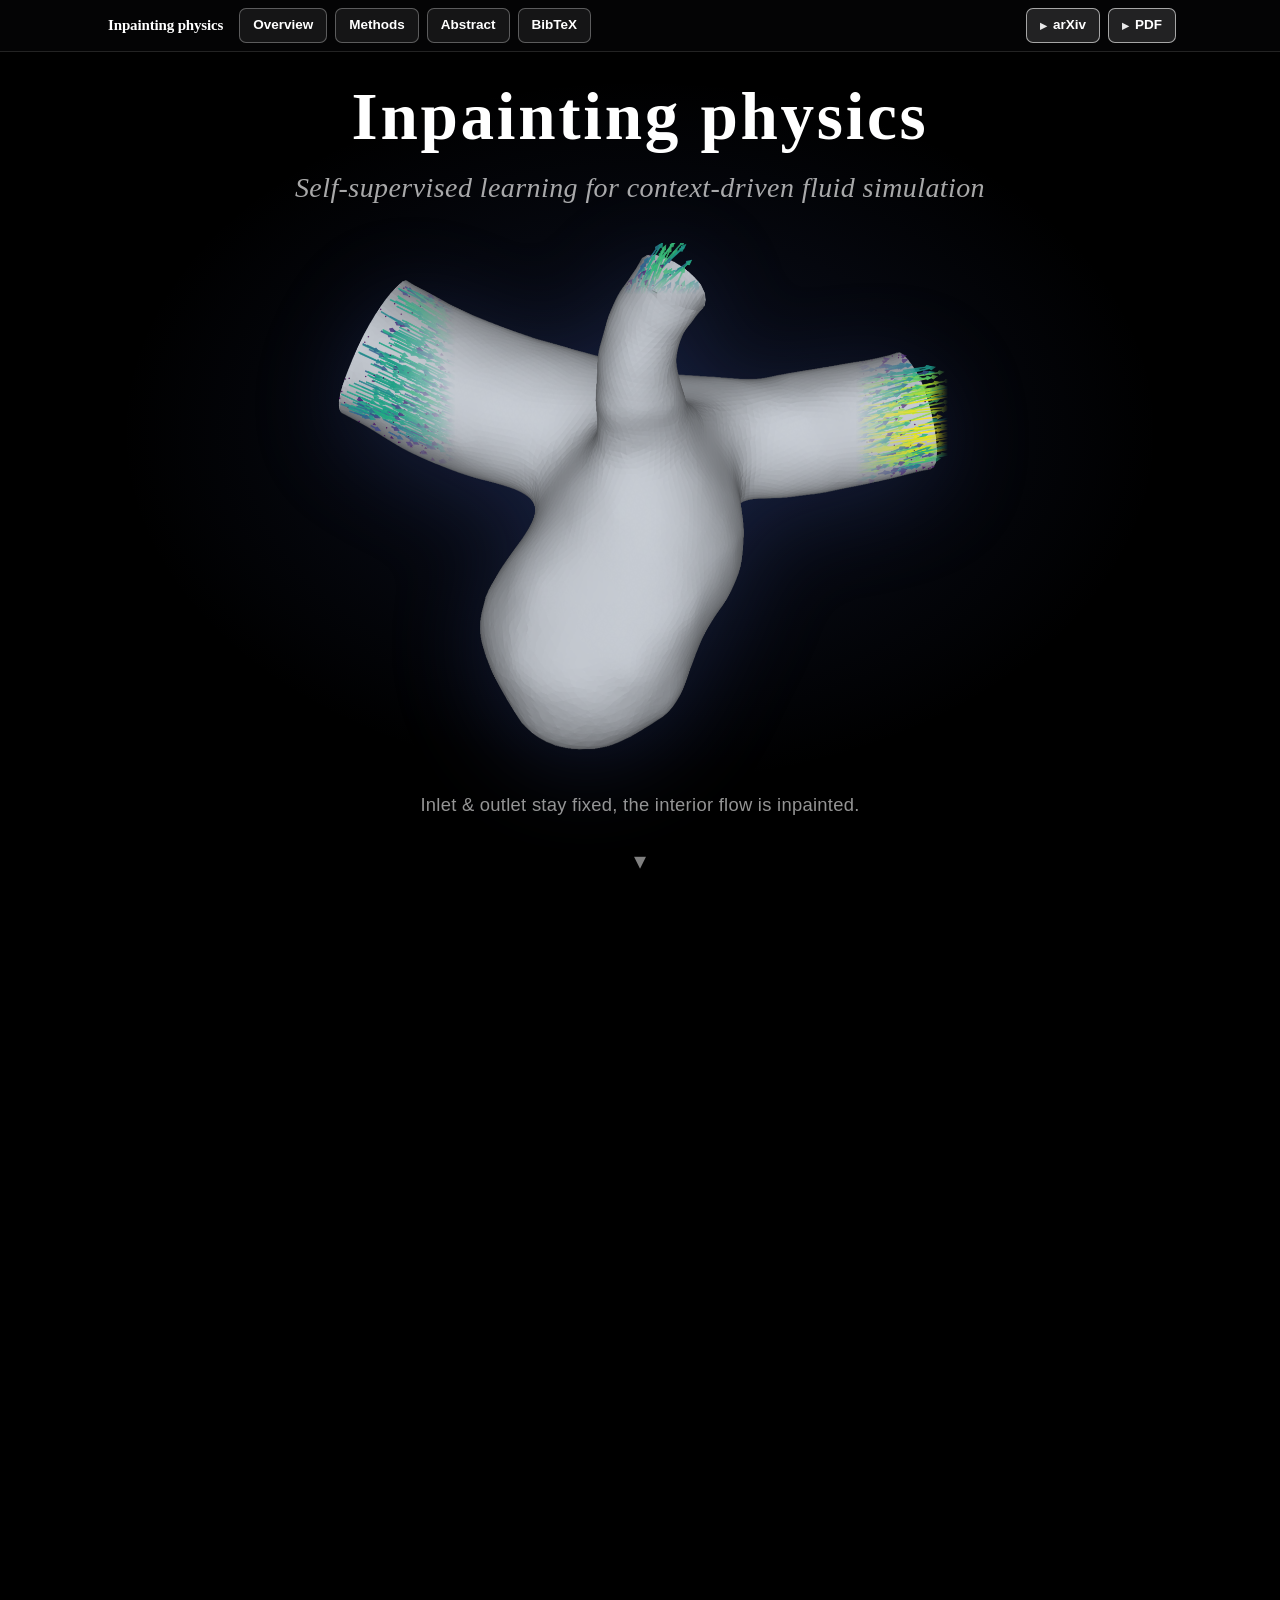
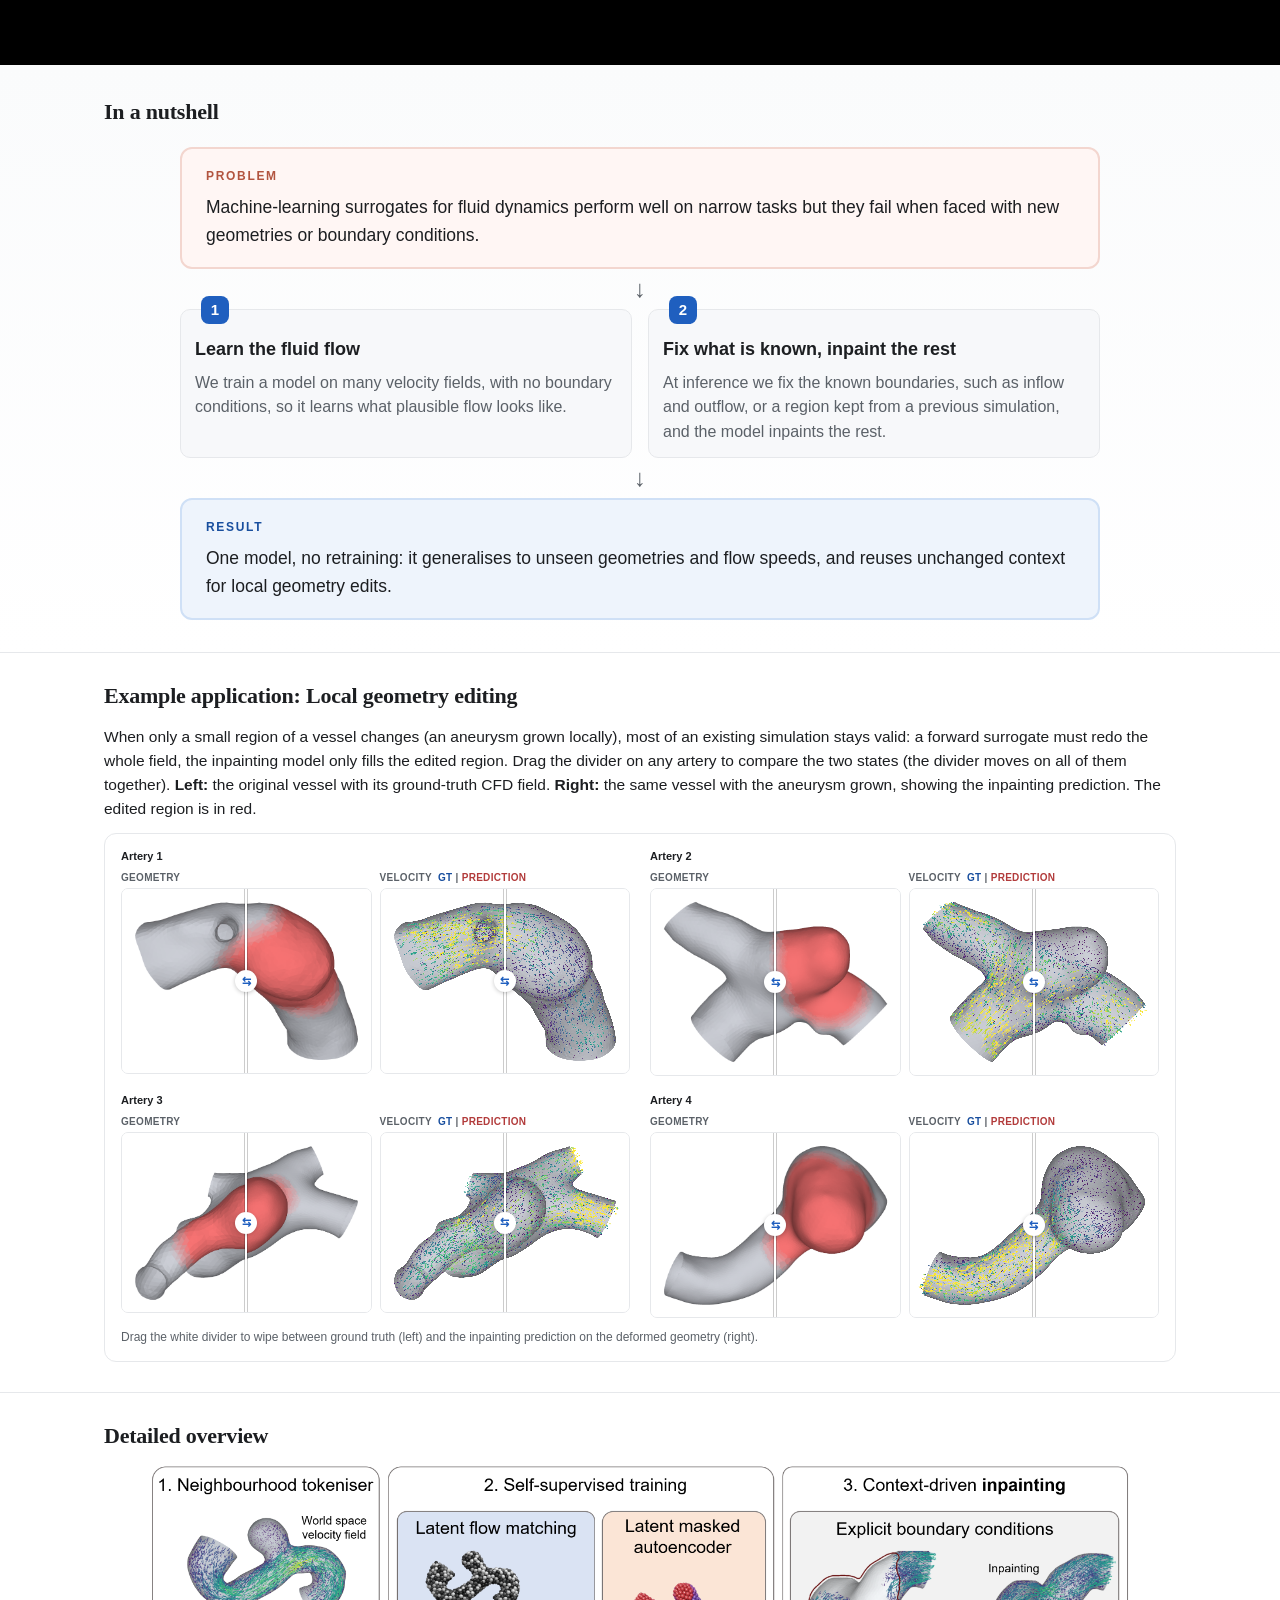
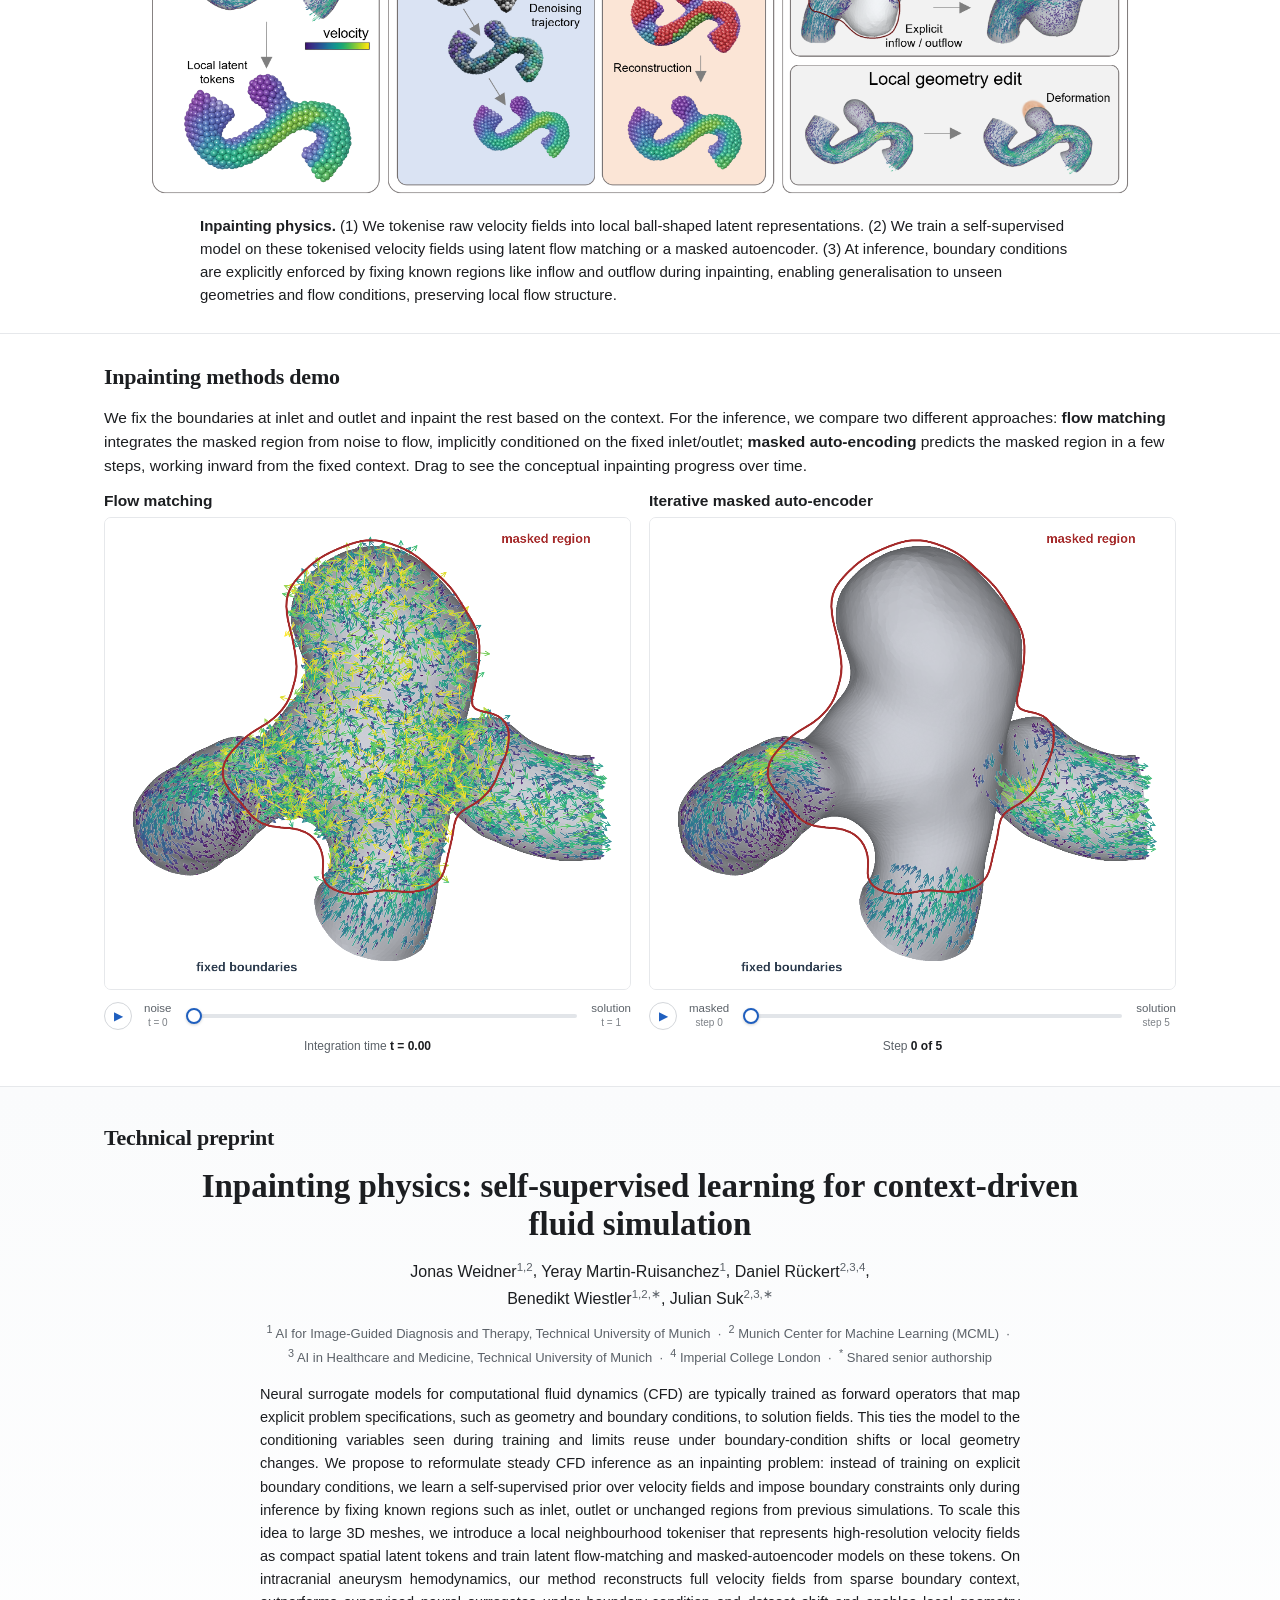
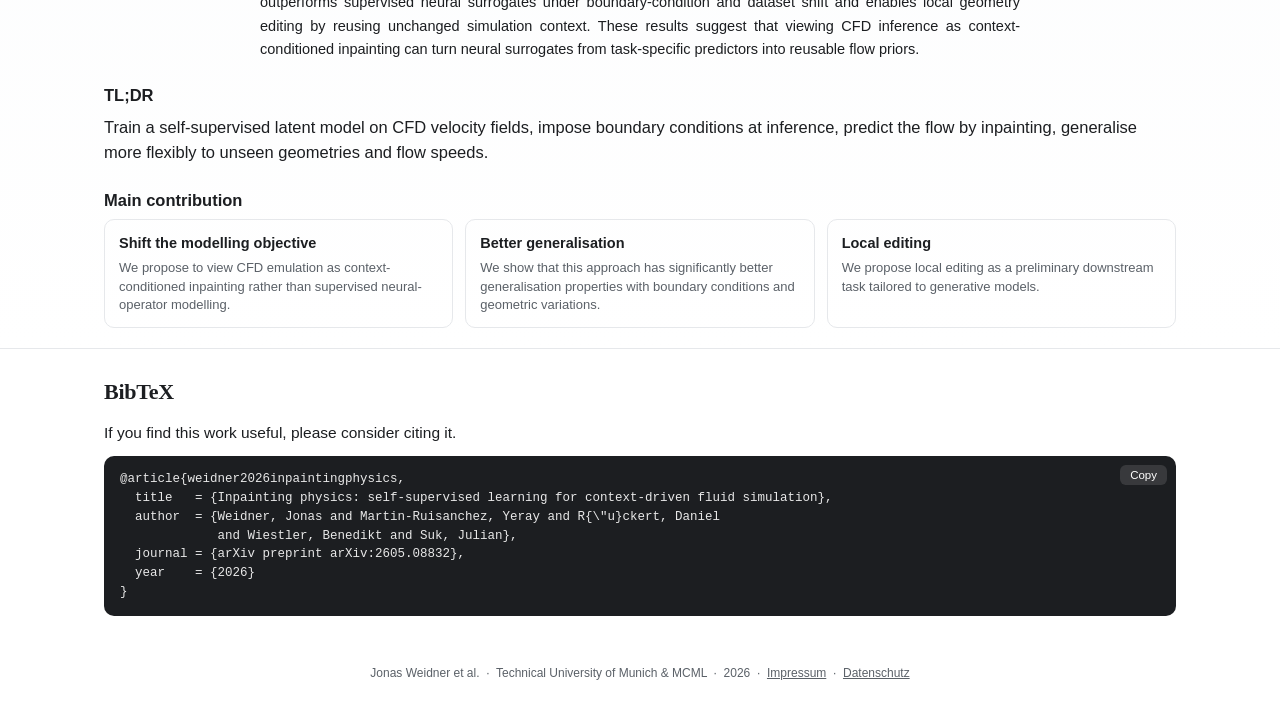
==== index.html @ 1ea6d90c "Project website for arXiv:2605.08832" ====
<!DOCTYPE html>
<html lang="en">
<head>
<meta charset="utf-8" />
<meta name="viewport" content="width=device-width, initial-scale=1" />
<title>Inpainting physics: self-supervised learning for context-driven fluid simulation</title>
<meta name="description" content="We reformulate steady CFD inference as an inpainting problem: learn a self-supervised prior over velocity fields and impose boundary conditions only at inference time. Latent flow matching and masked autoencoders on a local neighbourhood tokeniser, evaluated on intracranial aneurysm hemodynamics." />

<meta property="og:type" content="website" />
<meta property="og:title" content="Inpainting physics: self-supervised learning for context-driven fluid simulation" />
<meta property="og:description" content="Recasting CFD emulation as context-conditioned inpainting: a reusable flow prior instead of a task-specific forward surrogate." />
<meta property="og:image" content="static/images/overview.jpg" />
<meta name="twitter:card" content="summary_large_image" />

<link rel="icon" href="data:image/svg+xml,%3Csvg xmlns='http://www.w3.org/2000/svg' viewBox='0 0 32 32'%3E%3Crect width='32' height='32' rx='7.5' fill='%231f5fbf'/%3E%3Cpath d='M4 21.5 C 9.5 6.5 14 8.5 16 16 S 22.5 25.5 28 10.5' fill='none' stroke='white' stroke-width='3.4' stroke-linecap='round'/%3E%3Ccircle cx='5.4' cy='23.2' r='1.8' fill='white'/%3E%3Ccircle cx='26.6' cy='9' r='1.8' fill='white'/%3E%3C/svg%3E" />
<link rel="stylesheet" href="static/css/style.css" />
</head>
<body>

<!-- ====================================================================== -->
<!-- SPLASH: black "Inpainting physics" hero above the paper: bare geometry, -->
<!--   then the velocity field fades in over the sac as you scroll past it.   -->
<!-- ====================================================================== -->
<section class="splash" id="splash" aria-label="Inpainting physics">
  <div class="splash-stage">
    <div class="splash-head">
      <div class="splash-wordmark">Inpainting&nbsp;physics</div>
      <p class="splash-sub">Self&#8209;supervised learning for context&#8209;driven fluid simulation</p>
    </div>
    <div class="splash-art" aria-hidden="true">
      <img class="splash-geo"     src="static/images/hero/geometry.png" alt="" decoding="async" fetchpriority="high" />
      <img class="splash-flow"    src="static/images/hero/flow.png"     alt="" decoding="async" />   <!-- interior: faded in on scroll -->
      <img class="splash-flow-bc" src="static/images/hero/flow.png"     alt="" decoding="async" />   <!-- inflow + outflow: always shown -->
    </div>
    <p class="splash-caption">Inlet&nbsp;&amp;&nbsp;outlet stay fixed, the interior flow is inpainted.</p>
    <a class="splash-scroll" href="#nutshell" aria-label="Scroll to the paper">&#x25BE;</a>
  </div>
</section>

<!-- section nav: fixed to the very top at all times; dark while it floats over
     the black splash, fades to the light style over the page (main.js toggles .on-dark) -->
<nav class="topnav on-dark" aria-label="Section navigation">
  <div class="wrap">
    <div class="btns">
      <a class="brand" href="#">Inpainting physics</a>
      <a class="btn" href="#overview">Overview</a>
      <a class="btn" href="#interactive">Methods</a>
      <a class="btn" href="#paper">Abstract</a>
      <a class="btn" href="#bibtex">BibTeX</a>
      <a class="btn primary arxiv-btn" href="https://arxiv.org/abs/2605.08832" target="_blank" rel="noopener"><span class="ico">&#9656;</span> arXiv</a>
      <a class="btn primary" href="https://arxiv.org/pdf/2605.08832" target="_blank" rel="noopener"><span class="ico">&#9656;</span> PDF</a>
    </div>
  </div>
</nav>

<!-- ====================================================================== -->
<!-- IN A NUTSHELL  (plain-language diagram — first content below the splash) -->
<!-- ====================================================================== -->
<section id="nutshell" class="hero-pad">
  <div class="wrap">
    <h2>In a nutshell</h2>

    <div class="nutshell-diagram">

      <!-- Problem -->
      <div class="nut-box problem">
        <span class="nut-tag">Problem</span>
        <p>Machine&#8209;learning surrogates for fluid dynamics perform well on narrow tasks but they fail when faced with new geometries or boundary conditions.</p>
      </div>

      <div class="nut-arrow" aria-hidden="true">&#8595;</div>

      <!-- What we do: two steps side by side -->
      <div class="nut-steps2">
        <div class="nut-box step">
          <span class="nut-step-num">1</span>
          <h4>Learn the fluid flow</h4>
          <p>We train a model on many velocity fields, with no boundary conditions, so it learns what plausible flow looks like.</p>
        </div>
        <div class="nut-box step">
          <span class="nut-step-num">2</span>
          <h4>Fix what is known, inpaint the rest</h4>
          <p>At inference we fix the known boundaries, such as inflow and outflow, or a region kept from a previous simulation, and the model inpaints the rest.</p>
        </div>
      </div>

      <div class="nut-arrow" aria-hidden="true">&#8595;</div>

      <!-- Payoff -->
      <div class="nut-box payoff">
        <span class="nut-tag">Result</span>
        <p>One model, no retraining: it generalises to unseen geometries and flow speeds, and reuses unchanged context for local geometry edits.</p>
      </div>

    </div>
  </div>
</section>

<!-- ====================================================================== -->
<!-- 3a · LOCAL GEOMETRY EDITING  (example application, right after the nutshell) -->
<!-- ====================================================================== -->
<section id="local-editing">
  <div class="wrap">
    <h2>Example application: Local geometry editing</h2>
    <p class="sub">
      When only a small region of a vessel changes (an aneurysm grown locally), most of an existing simulation stays valid: a forward surrogate must redo the whole field, the inpainting model only fills the edited region. Drag the divider on any artery to compare the two states (the divider moves on all of them together). <strong>Left:</strong> the original vessel with its ground-truth CFD field. <strong>Right:</strong> the same vessel with the aneurysm grown, showing the inpainting prediction. The edited region is in red.
    </p>
    <div class="interactive">
      <div class="deform2-grid" id="dfm-grid"></div>
      <p class="dfm-hint">Drag the white divider to wipe between ground truth (left) and the inpainting prediction on the deformed geometry (right).</p>
      <p class="dfm-fallback" id="dfm-fallback" hidden>Interactive deformation figure unavailable (data not loaded).</p>
    </div>
  </div>
</section>

<!-- ====================================================================== -->
<!-- 3b · DETAILED OVERVIEW  (the three-stage figure)                        -->
<!-- ====================================================================== -->
<section id="overview">
  <div class="wrap">
    <h2>Detailed overview</h2>
    <figure class="plain overview-fig">
      <img src="static/images/overview.png" alt="Three-stage overview: (1) tokenise velocity fields into local ball latent tokens; (2) self-supervised training with latent flow matching or a latent masked autoencoder; (3) context-driven inpainting that enforces boundary conditions and supports local geometry edits." loading="lazy" decoding="async" />
      <figcaption>
        <b>Inpainting physics.</b>
        (1)&nbsp;We tokenise raw velocity fields into local ball-shaped latent representations.
        (2)&nbsp;We train a self-supervised model on these tokenised velocity fields using latent flow matching or a masked autoencoder.
        (3)&nbsp;At inference, boundary conditions are explicitly enforced by fixing known regions like inflow and outflow during inpainting, enabling generalisation to unseen geometries and flow conditions, preserving local flow structure.
      </figcaption>
    </figure>
  </div>
</section>

<!-- ====================================================================== -->
<!-- 5 · INTERACTIVE                                                         -->
<!-- ====================================================================== -->
<section id="interactive">
  <div class="wrap">
    <h2>Inpainting methods demo</h2>
    <p class="sub">
      We fix the boundaries at inlet and outlet and inpaint the rest based on the context. For the inference, we compare two different approaches: <b>flow matching</b> integrates the masked region from noise to flow, implicitly conditioned on the fixed inlet/outlet; <b>masked auto-encoding</b> predicts the masked region in a few steps, working inward from the fixed context. Drag to see the conceptual inpainting progress over time.
    </p>
    <div class="interactive bare">
      <div class="fm-pair">
        <div class="fm-col">
          <h3>Flow matching</h3>

          <div class="fm-stage">
            <canvas id="fm-canvas" aria-label="flow-matching inpainting on a real aneurysm CFD field: the coral-outlined masked region is integrated from noise toward the true simulated flow as the integration time advances; the surrounding field, geometry and inlet/outlet stay fixed as context"></canvas>
          </div>
          <div class="slider-row">
            <button class="playbtn" id="fm-play" aria-label="play / pause">&#9654;</button>
            <span class="ends">noise<br><span style="font-size:10px;opacity:.8">t&nbsp;=&nbsp;0</span></span>
            <input type="range" class="morph" id="fm-slider" min="0" max="1" step="0.001" value="0" aria-label="flow-matching integration time" />
            <span class="ends">solution<br><span style="font-size:10px;opacity:.8">t&nbsp;=&nbsp;1</span></span>
          </div>
          <div class="morph-readout" id="fm-readout">Integration time <b>t = 0.00</b></div>
        </div>

        <div class="fm-col">
          <h3>Iterative masked auto-encoder</h3>

          <div class="fm-stage">
            <canvas id="mae-canvas" aria-label="iterative masked-autoencoder inpainting on a masked region of a real aneurysm CFD field: the velocity field is filled from the outer ring inward in five discrete prediction steps; the surrounding field, geometry and inlet/outlet stay fixed as context"></canvas>
          </div>
          <div class="slider-row">
            <button class="playbtn" id="mae-play" aria-label="play / pause">&#9654;</button>
            <span class="ends">masked<br><span style="font-size:10px;opacity:.8">step&nbsp;0</span></span>
            <input type="range" class="morph" id="mae-slider" min="0" max="5" step="1" value="0" aria-label="iterative MAE prediction step" />
            <span class="ends">solution<br><span style="font-size:10px;opacity:.8">step&nbsp;5</span></span>
          </div>
          <div class="morph-readout" id="mae-readout">Step <b>0 of 5</b></div>
        </div>
      </div>
    </div>

  </div>
</section>

<!-- ====================================================================== -->
<!-- 6b · RESULTS  — commented out for now; markup kept for easy restore.    -->
<!-- ====================================================================== -->
<!--
  ======================================================================
  "Results" section (one figure: the main inpainting comparison).
  Currently hidden from the live page.
  ======================================================================

<section id="results">
  <div class="wrap">
    <h2>Results</h2>
    <p class="sub">
      In-distribution, supervised surrogates win at the sparsest inlet/outlet conditioning, but the inpainting models keep improving as more known context is supplied — L-MAE is best on most metrics once any field context is available. See the paper for out-of-distribution, dataset-shift and local-editing results.
    </p>
    <figure>
      <img src="static/images/res_mask_frac.jpg" alt="Left: two example aneurysms, each shown with the masked region at 20/60/99% and the L-MAE and L-FM-Physics reconstructions with per-panel nMSE. Right: four metric panels (nMSE, cosine similarity, vorticity, divergence) versus mask fraction for L-FM variants, L-MAE variants, supervised-Att, supervised-MP and naive baselines." loading="lazy" decoding="async" />
      <figcaption><span class="fignum">Figure.</span> <b>L-MAE and L-FM improve as more context becomes available.</b> Left: qualitative reconstructions at mask fractions 20/60/99% on two example shapes (masked region in red). Right: metrics vs. mask fraction (Aneumo test split, in-distribution mass flow $m=3$); higher mask fraction = less context.</figcaption>
    </figure>
  </div>
</section>

  ======================================================================
  end "Results" section
  ======================================================================
-->

<!--
  ======================================================================
  Trimmed from the live page (the method, results, and data & evaluation
  sections). The page now runs splash → in-a-nutshell → contribution →
  interactive → local-editing → results → paper (title/authors/abstract +
  detailed overview + TL;DR) → BibTeX. (#takeaways and #interactive-more
  are commented out below.) The full write-up lives in the paper.
  Markup kept here for reference / easy restore.
  ======================================================================

<section id="method">
  <div class="wrap">
    <h2>Method</h2>
    <p>
      We formulate CFD prediction as conditional completion under a self-supervised velocity-field prior. The model is trained on complete velocity fields&nbsp;$v$ <em>without</em> boundary-condition labels (mass flow, inlet profiles, outlet constraints). At inference, known regions&nbsp;$\mathcal{K}$ are fixed and the model reconstructs the masked region&nbsp;$\mathcal{U}$, i.e. it estimates $v_{\mathcal U}\mid v_{\mathcal K}$.
    </p>

    <div class="steps">
      <div class="step">
        <div class="tag">Stage 1</div>
        <h4>Neighbourhood tokeniser</h4>
        <p>Farthest-point sampling picks $P=2500$ ball centres; each ball gathers its 512 nearest points. A PointNet-style encoder + max-pool maps every ball to one token $z_j\in\mathbb{R}^{256}$. The decoder broadcasts $z_j$ to query points with their local coordinates and wall distance; overlapping balls are merged by inverse-distance weighting. Trained on its own with an MSE reconstruction loss.</p>
      </div>
      <div class="step">
        <div class="tag">Stage 2</div>
        <h4>Self-supervised model</h4>
        <p>A global model is trained on the $2500\times256$ token field. <b>L-FM:</b> a DiT-style transformer trained with rectified flow matching from Gaussian noise to the data distribution. <b>L-MAE:</b> a masked autoencoder that reconstructs masked tokens from visible ones. Neither receives mass flow, inlet/outlet conditions, or a global geometry descriptor; only token positions and wall distances.</p>
      </div>
      <div class="step">
        <div class="tag">Stage 3</div>
        <h4>Explicit boundary inpainting</h4>
        <p>Known velocities are encoded by the tokeniser and held fixed; the self-supervised model fills the missing tokens, which the decoder turns back into a full-resolution field. The <em>same</em> pretrained model serves sparse inlet/outlet conditioning, rich measured context, and local geometry edits, just by changing which tokens are fixed.</p>
      </div>
    </div>

    <h3>Inference strategies we compare</h3>
    <ul class="tight">
      <li><strong>L-MAE:</strong> the masked region is predicted in a single forward pass.</li>
      <li><strong>L-MAE-Iterative:</strong> the mask is filled progressively from the known boundary over 5 steps.</li>
      <li><strong>L-FM-Euler:</strong> 20-step Euler integration of the flow from Gaussian noise, with the boundary fixed throughout.</li>
      <li><strong>L-FM-Euler-Zero:</strong> same, but the masked tokens start at zero instead of noise.</li>
      <li><strong>L-FM-Physics:</strong> flow-matching steps are projected onto a zero-divergence (incompressible) constraint in world space at each step, guiding integration along physically plausible paths.</li>
    </ul>

    <h3>Baselines</h3>
    <p>
      <strong>Supervised-Att:</strong> AB-UPT, an anchor-branched universal physics transformer (velocity branch only); receives positions, wall distance, inlet distance, and the mass-flow parameter.
      <strong>Supervised-MP:</strong> a PointNet++-style message-passing surrogate with the same inputs.
      Plus naive baselines: <strong>mean-inpainting</strong> and distance-based <strong>interpolation</strong>.
      All learned models are sized to ~30M parameters and trained for two days on a single A100-80GB.
    </p>
  </div>
</section>

<section id="results">
  <div class="wrap">
    <h2>Results</h2>

    <h3>1 &nbsp;·&nbsp; Neighbourhood tokens accurately represent velocity fields</h3>
    <p>
      The tokeniser compresses each ~200k-point field to 2500 local latent tokens while keeping reconstruction error low across mass flows (even out-of-distribution ones), and far below random downsampling + interpolation at the same budget. On the held-out AneuG dataset the reconstruction nMSE is $(0.21\pm0.01)\%$. Since every later model lives in this latent space, the tokeniser's reconstruction quality is an approximate lower bound for the inpainting models.
    </p>
    <figure>
      <img src="static/images/NT.jpg" alt="Left: four metric panels (nMSE, cosine similarity, vorticity, divergence) versus mass flow for the tokeniser vs interpolation baselines on Aneumo and AneuG. Right: velocity field, latent ball tokens, and reconstruction examples on both datasets." loading="lazy" decoding="async" />
      <figcaption><span class="fignum">Figure&nbsp;2.</span> <b>The neighbourhood tokeniser has low reconstruction error across all mass flows.</b> 2500 latent tokens beat random downsampling + interpolation on every metric, even out-of-distribution. Right: the latent ball representation and the reconstruction on Aneumo and the held-out AneuG dataset (AneuG reconstruction nMSE $(0.21\pm0.01)\%$).</figcaption>
    </figure>

    <h3>2 &nbsp;·&nbsp; Explicit boundary-conditioned inpainting recovers velocity fields</h3>
    <p>
      At an in-distribution mass flow, the supervised surrogates (trained directly for forward prediction and given the mass-flow parameter) are strongest under the sparsest (99% masked) inlet/outlet conditioning. The inpainting models behave differently: they keep improving as more field context is provided. L-FM struggles with very large masks but benefits from context, and physics guidance reduces divergence and vorticity error. L-MAE is best aligned with the inference task: slightly behind the supervised baseline at the sparsest setting, but best on most metrics once additional context is available.
    </p>
    <figure>
      <img src="static/images/res_mask_frac.jpg" alt="Left: two example aneurysms, each shown with the masked region at 20/60/99% and the L-MAE and L-FM-Physics reconstructions with per-panel nMSE. Right: four metric panels (nMSE, cosine similarity, vorticity, divergence) versus mask fraction for L-FM variants, L-MAE variants, supervised-Att, supervised-MP and naive baselines." loading="lazy" decoding="async" />
      <figcaption><span class="fignum">Figure&nbsp;3.</span> <b>Supervised models are best on forward prediction in-distribution; L-MAE and L-FM improve with context.</b> Left: qualitative reconstructions at mask fractions 20/60/99% on two example shapes (the masked region is shown in red). Right: metrics vs. mask fraction (Aneumo test split, in-distribution mass flow $m=3$); higher mask fraction = less context. The inpainting advantage grows as more known regions become available.</figcaption>
    </figure>

    <h3>3 &nbsp;·&nbsp; Inpainting generalises better under boundary-condition and dataset shift</h3>
    <p>
      Forward surrogates must extrapolate in an explicit conditioning space such as total mass flow. Trained on mass flows 2&ndash;3.5 and evaluated 1&ndash;4, both supervised baselines remain accurate in-range but collapse out-of-distribution, dramatically at $m=1$, where they fail to extrapolate the expected linear mean-velocity scaling. In the inpainting formulation, an unseen mass flow is just a low-velocity boundary region to be completed. Under full dataset shift (the external AneuG set: different geometries, solver stack, mesh resolution, non-Newtonian rheology) the supervised surrogates degrade strongly and no longer reliably beat naive baselines, while L-MAE is the most robust method and the only one that consistently improves over the naive baselines across mask fractions.
    </p>
    <figure>
      <img src="static/images/res_OOD.jpg" alt="Top: qualitative flow predictions for supervised-Att, supervised-MP, L-MAE and L-MAE difference, across out-of-distribution and training-range mass flows. Bottom-left: nMSE and mean velocity versus mass flow, with the training range shaded. Right: nMSE versus mask fraction at Aneumo m=1 and on the external AneuG test set." loading="lazy" decoding="async" />
      <figcaption><span class="fignum">Figure&nbsp;4.</span> <b>The best supervised model fails out-of-distribution; L-MAE stays solid, especially with context.</b> Left: performance over all mass flows; supervised-Att fails to extrapolate the expected linear mean-velocity scaling OOD (worst at $m=1$). Right: nMSE for varied context at $m=1$ and on the external AneuG test set. Models were trained only on mass flows 2&ndash;3.5.</figcaption>
    </figure>

    <h3>4 &nbsp;·&nbsp; Local geometry editing benefits from reusable global context</h3>
    <p>
      When only a small region changes (here, modelling the growth of an aneurysm) most of an existing high-fidelity simulation is still valid. A forward surrogate must redo the whole edited field; our model fixes the unchanged region and only infers the modified part. Inside the edited mask, L-MAE cuts nMSE from $72.97\%$ (Supervised-Att) to $26.43\%$ and lifts cosine similarity from $47.3\%$ to $80.5\%$. On the full sample, where the unchanged part is preserved by construction, full-field nMSE drops from $35.81\%$ to $4.52\%$. The flow-matching models struggle here: global noise integration has trouble strictly honouring narrow, high-frequency spatial boundary constraints, whereas L-MAE's objective directly optimises conditional completion from partial tokens.
    </p>
    <figure>
      <img src="static/images/deformation_paper.jpg" alt="Two aneurysm examples (two rows each): ground-truth source flow, the deformed shape with the edited region highlighted in red, and difference-to-ground-truth maps for L-MAE and the supervised model, with per-panel nMSE." loading="lazy" decoding="async" />
      <figcaption><span class="fignum">Figure&nbsp;5.</span> <b>Inpainting local geometry edits benefits from global context.</b> Two example geometries deformed to model aneurysm growth. By generously masking the area around the edit and conditioning on the original simulation, L-MAE matches the reference far better than a neural surrogate that re-simulates the full geometry from scratch. Shown: difference to ground truth for L-MAE and supervised-Att, with per-panel nMSE.</figcaption>
    </figure>

    <figure>
      <img src="static/images/App_OOD.jpg" alt="Eight metric panels: nMSE, cosine similarity, vorticity and divergence versus mask fraction, on the AneuG dataset and on Aneumo at m=1, for L-FM variants, L-MAE, supervised baselines and naive baselines." loading="lazy" decoding="async" />
      <figcaption><span class="fignum">Appendix figure.</span> Full metric breakdown under shift: AneuG (left) and Aneumo $m=1$ (right). Across mask fractions, L-MAE is the most robust learned method and the only one that consistently improves over the naive baselines, while the supervised forward surrogates degrade strongly. (Paper appendix; further L-FM integration schemes are studied there too.)</figcaption>
    </figure>

    <div class="tablewrap">
      <table class="results">
        <caption><b>Table 1.</b> Quantitative results for small geometry edits, evaluated on the masked region and on the full simulation. Mean&nbsp;±&nbsp;standard error; best per block in <b>bold</b>.</caption>
        <thead>
          <tr>
            <th>Method</th>
            <th>nMSE&nbsp;&darr; (%)</th>
            <th>CosSim&nbsp;&uarr; (%)</th>
            <th>divergence&nbsp;&darr;</th>
            <th>vorticity&nbsp;&darr;</th>
          </tr>
        </thead>
        <tbody>
          <tr class="section"><td colspan="5">Inside mask</td></tr>
          <tr><td>Supervised-Att</td><td>72.97&nbsp;±&nbsp;9.81</td><td>47.30&nbsp;±&nbsp;4.48</td><td>0.34&nbsp;±&nbsp;0.01</td><td>1.18&nbsp;±&nbsp;0.06</td></tr>
          <tr><td>L-FM-Zero</td><td>89.25&nbsp;±&nbsp;19.69</td><td>46.63&nbsp;±&nbsp;6.03</td><td>0.24&nbsp;±&nbsp;0.01</td><td>1.22&nbsp;±&nbsp;0.12</td></tr>
          <tr><td>L-FM-Physics</td><td>62.73&nbsp;±&nbsp;14.56</td><td>57.94&nbsp;±&nbsp;5.87</td><td class="best">0.21&nbsp;±&nbsp;0.01</td><td>1.09&nbsp;±&nbsp;0.10</td></tr>
          <tr class="ours"><td>L-MAE</td><td class="best">26.43&nbsp;±&nbsp;4.19</td><td class="best">80.49&nbsp;±&nbsp;3.60</td><td>0.22&nbsp;±&nbsp;0.01</td><td class="best">0.73&nbsp;±&nbsp;0.03</td></tr>
          <tr class="section"><td colspan="5">Full sample</td></tr>
          <tr><td>Supervised-Att</td><td>35.81&nbsp;±&nbsp;2.97</td><td>72.49&nbsp;±&nbsp;1.16</td><td>0.29&nbsp;±&nbsp;0.01</td><td>0.97&nbsp;±&nbsp;0.02</td></tr>
          <tr><td>L-FM-Zero</td><td>7.88&nbsp;±&nbsp;1.57</td><td>88.35&nbsp;±&nbsp;1.27</td><td>0.20&nbsp;±&nbsp;0.001</td><td>0.42&nbsp;±&nbsp;0.03</td></tr>
          <tr><td>L-FM-Physics</td><td>7.14&nbsp;±&nbsp;1.55</td><td>90.10&nbsp;±&nbsp;1.25</td><td class="best">0.19&nbsp;±&nbsp;0.01</td><td>0.42&nbsp;±&nbsp;0.03</td></tr>
          <tr class="ours"><td>L-MAE</td><td class="best">4.52&nbsp;±&nbsp;0.83</td><td class="best">94.41&nbsp;±&nbsp;0.72</td><td>0.19&nbsp;±&nbsp;0.01</td><td class="best">0.34&nbsp;±&nbsp;0.02</td></tr>
        </tbody>
      </table>
    </div>
  </div>
</section>

<section id="data">
  <div class="wrap">
    <h2>Data &amp; evaluation</h2>
    <div class="cols2">
      <p>
      We train and evaluate on the Aneumo dataset of steady-state intracranial-aneurysm fluid simulations: 85,280 samples over 8 mass flows. We train on mass flows $\{2, 2.5, 3, 3.5\}$ and hold out $\{1, 1.5, 3.75, 4\}$ for testing, with a sequential split (to avoid leakage between geometrically similar neighbours) and evaluation on a uniformly sampled subset of 100 test cases. We additionally use the transient AneuG dataset (averaged over time, with a non-Newtonian rheology and a different solver stack) strictly as a held-out test set.
    </p>
    <p>
      Metrics: <strong>nMSE</strong> (normalised mean-squared velocity error), <strong>cosine similarity</strong> (directional agreement, ignoring scale), <strong>normalised divergence</strong> (violation of the incompressibility / continuity constraint, estimated from local least-squares Jacobians), and <strong>normalised vorticity RMSE</strong> (agreement of rotational structure). Together these separate numerical agreement with the reference solver from physically relevant properties of the reconstructed field. We report standard error over the test set.
    </p>
    </div>
  </div>
</section>

  ======================================================================
  end trimmed sections
  ======================================================================
-->

<!-- ====================================================================== -->
<!-- 6 · TAKEAWAYS / LIMITATIONS  — commented out for now; kept for restore. -->
<!-- ====================================================================== -->
<!--
  ======================================================================
  "Takeaways & limitations" section. Currently hidden from the live page.
  ======================================================================

<section id="takeaways">
  <div class="wrap">
    <h2>Takeaways &amp; limitations</h2>
    <div class="cols2">
      <p>
      Self-supervised inpainting can act as a <strong>reusable CFD prior</strong>: a model trained only to complete velocity fields can be conditioned at inference time on arbitrary known regions of the solution, whether sparse boundary conditions, partial measurements, or unchanged regions from a previous run. This is most useful precisely when the inference-time conditioning pattern differs from the supervision a conventional surrogate was trained on. In-distribution and with only sparse inlet/outlet context, a supervised forward surrogate is still highly competitive.
    </p>
    <p>
      <b>Scope.</b> We study steady internal flows and model only the velocity field; pressure, wall shear stress, surface forces and derived clinical/engineering quantities are not yet predicted. The hemodynamic setting is relatively favourable for inpainting because inlet/outlet velocity context strongly constrains the dominant flow structure, and local context may carry dynamical but not structural parameters (e.g. Reynolds number, turbulence-model choice). More general CFD problems may need additional conditioning. This is an initial step toward CFD models that behave less like single-purpose predictors and more like reusable generative priors over physically plausible flow fields, with possible implications for large-scale pre-training.
    </p>
    </div>
  </div>
</section>

  ======================================================================
  end "Takeaways & limitations" section
  ======================================================================
-->

<!-- ====================================================================== -->
<!-- 7 · PAPER  (title · authors · affiliations · abstract · detailed       -->
<!--            overview figure · TL;DR — moved to the end, above BibTeX)   -->
<!-- ====================================================================== -->
<section class="hero" id="paper">
  <div class="wrap">
    <h2>Technical preprint</h2>
    <h1 class="title">Inpainting physics: self-supervised learning for context-driven fluid simulation</h1>

    <div class="authors">
      <span><a href="mailto:j.weidner@tum.de">Jonas Weidner</a><sup>1,2</sup></span>,
      <span>Yeray Martin-Ruisanchez<sup>1</sup></span>,
      <span>Daniel Rückert<sup>2,3,4</sup></span>,<br />
      <span>Benedikt Wiestler<sup>1,2,&#8727;</sup></span>,
      <span>Julian Suk<sup>2,3,&#8727;</sup></span>
    </div>

    <div class="affil">
      <sup>1</sup>&nbsp;AI for Image-Guided Diagnosis and Therapy, Technical University of Munich &nbsp;·&nbsp;
      <sup>2</sup>&nbsp;Munich Center for Machine Learning (MCML) &nbsp;·&nbsp;
      <sup>3</sup>&nbsp;AI in Healthcare and Medicine, Technical University of Munich &nbsp;·&nbsp;
      <sup>4</sup>&nbsp;Imperial College London &nbsp;·&nbsp;
      <sup>*</sup>&nbsp;Shared senior authorship
    </div>

    <p class="abstract" id="abstract">
      Neural surrogate models for computational fluid dynamics (CFD) are typically trained as forward operators that map explicit problem specifications, such as geometry and boundary conditions, to solution fields. This ties the model to the conditioning variables seen during training and limits reuse under boundary-condition shifts or local geometry changes. We propose to reformulate steady CFD inference as an inpainting problem: instead of training on explicit boundary conditions, we learn a self-supervised prior over velocity fields and impose boundary constraints only during inference by fixing known regions such as inlet, outlet or unchanged regions from previous simulations. To scale this idea to large 3D meshes, we introduce a local neighbourhood tokeniser that represents high-resolution velocity fields as compact spatial latent tokens and train latent flow-matching and masked-autoencoder models on these tokens. On intracranial aneurysm hemodynamics, our method reconstructs full velocity fields from sparse boundary context, outperforms supervised neural surrogates under boundary-condition and dataset shift and enables local geometry editing by reusing unchanged simulation context. These results suggest that viewing CFD inference as context-conditioned inpainting can turn neural surrogates from task-specific predictors into reusable flow priors.
    </p>

    <h3 id="tldr" style="margin-top:22px">TL;DR</h3>
    <p class="lead">
      Train a self-supervised latent model on CFD velocity fields, impose boundary conditions at inference, predict the flow by inpainting, generalise more flexibly to unseen geometries and flow speeds.
    </p>

    <h3 id="contributions" style="margin-top:22px">Main contribution</h3>
    <div class="cards">
      <div class="card">
        <h4>Shift the modelling objective</h4>
        <p>We propose to view CFD emulation as context-conditioned inpainting rather than supervised neural-operator modelling.</p>
      </div>
      <div class="card">
        <h4>Better generalisation</h4>
        <p>We show that this approach has significantly better generalisation properties with boundary conditions and geometric variations.</p>
      </div>
      <div class="card">
        <h4>Local editing</h4>
        <p>We propose local editing as a preliminary downstream task tailored to generative models.</p>
      </div>
    </div>
  </div>
</section>

<!-- ====================================================================== -->
<!-- 8 · BIBTEX                                                              -->
<!-- ====================================================================== -->
<section id="bibtex">
  <div class="wrap">
    <h2>BibTeX</h2>
    <p>If you find this work useful, please consider citing it.</p>
    <div class="bibtex-box">
      <button class="copy-btn" id="copy-bibtex">Copy</button>
<pre id="bibtex-code">@article{weidner2026inpaintingphysics,
  title   = {Inpainting physics: self-supervised learning for context-driven fluid simulation},
  author  = {Weidner, Jonas and Martin-Ruisanchez, Yeray and R{\"u}ckert, Daniel
             and Wiestler, Benedikt and Suk, Julian},
  journal = {arXiv preprint arXiv:2605.08832},
  year    = {2026}
}</pre>
    </div>
  </div>
</section>

<!-- ====================================================================== -->
<!-- 8 · MORE INTERACTIVE FIGURES (deformation / masking / wipe)             -->
<!--     Commented out for now; markup kept for easy restore.                -->
<!-- ====================================================================== -->
<!--
  ======================================================================
  "More interactive figures" section (figs 3-5: growing aneurysm,
  masking ratio, drag-to-compare). Currently hidden from the live page.
  ======================================================================

<section id="interactive-more">
  <div class="wrap">
    <h2>More interactive figures</h2>
    <p>
      <strong>(1)</strong> Grow an aneurysm on a fixed source artery: the unchanged simulation stays as context, so L-MAE only inpaints the edited region while the supervised surrogate must re-predict the whole field. <strong>(2)</strong> Change how much of the solution is observed (the masking ratio) and watch the inpainting quality respond. <strong>(3)</strong> Drag a divider to compare an L-MAE-inpainted field against the reference CFD solution.
    </p>

    <div class="scrollmode-bar">
      <button id="scrollmode-toggle" class="scrollmode-btn" type="button" aria-pressed="false">
        <span class="sw" aria-hidden="true"></span> Scroll-through animation: <b>off</b>
      </button>
      <span class="scrollmode-hint">When on, scrolling over the figure below pins it and steps through its frames; keep scrolling to move past it.</span>
    </div>

    <div class="interactive">
      <span class="badge">Interactive figure 1</span>
      <h3>L-MAE inpainting vs. a forward surrogate, under a growing aneurysm</h3>
      <p class="sub">Quiver arrows are coloured by velocity magnitude. Errors are full-sample normalised MSE against the reference CFD solution.</p>

      <div class="deform-stage">
        <div class="deform-cell">
          <div class="lbl"><span>Deformed geometry</span></div>
          <div class="deform-frame" id="dc-geo">
            <img class="on" src="static/images/deform/geo1.jpg" alt="deformed artery, step 1" loading="lazy" decoding="async" />
            <img src="static/images/deform/geo2.jpg" alt="deformed artery, step 2" loading="lazy" decoding="async" />
            <img src="static/images/deform/geo3.jpg" alt="deformed artery, step 3" loading="lazy" decoding="async" />
            <img src="static/images/deform/geo4.jpg" alt="deformed artery, step 4" loading="lazy" decoding="async" />
            <img src="static/images/deform/geo5.jpg" alt="deformed artery, step 5" loading="lazy" decoding="async" />
          </div>
        </div>
        <div class="deform-cell">
          <div class="lbl"><span>Reference CFD solution</span></div>
          <div class="deform-frame" id="dc-gt">
            <img class="on" src="static/images/deform/gt1.jpg" alt="reference flow, step 1" loading="lazy" decoding="async" />
            <img src="static/images/deform/gt2.jpg" alt="reference flow, step 2" loading="lazy" decoding="async" />
            <img src="static/images/deform/gt3.jpg" alt="reference flow, step 3" loading="lazy" decoding="async" />
            <img src="static/images/deform/gt4.jpg" alt="reference flow, step 4" loading="lazy" decoding="async" />
            <img src="static/images/deform/gt5.jpg" alt="reference flow, step 5" loading="lazy" decoding="async" />
          </div>
        </div>
        <div class="deform-cell">
          <div class="lbl"><span>L-MAE (inpainting)</span> <span class="err good" id="err-mae">nMSE 0.9%</span></div>
          <div class="deform-frame" id="dc-mae">
            <img class="on" src="static/images/deform/mae1.jpg" alt="L-MAE prediction, step 1" loading="lazy" decoding="async" />
            <img src="static/images/deform/mae2.jpg" alt="L-MAE prediction, step 2" loading="lazy" decoding="async" />
            <img src="static/images/deform/mae3.jpg" alt="L-MAE prediction, step 3" loading="lazy" decoding="async" />
            <img src="static/images/deform/mae4.jpg" alt="L-MAE prediction, step 4" loading="lazy" decoding="async" />
            <img src="static/images/deform/mae5.jpg" alt="L-MAE prediction, step 5" loading="lazy" decoding="async" />
          </div>
        </div>
        <div class="deform-cell">
          <div class="lbl"><span>Supervised surrogate (AB-UPT)</span> <span class="err bad" id="err-sup">nMSE 19.3%</span></div>
          <div class="deform-frame" id="dc-sup">
            <img class="on" src="static/images/deform/sup1.jpg" alt="supervised prediction, step 1" loading="lazy" decoding="async" />
            <img src="static/images/deform/sup2.jpg" alt="supervised prediction, step 2" loading="lazy" decoding="async" />
            <img src="static/images/deform/sup3.jpg" alt="supervised prediction, step 3" loading="lazy" decoding="async" />
            <img src="static/images/deform/sup4.jpg" alt="supervised prediction, step 4" loading="lazy" decoding="async" />
            <img src="static/images/deform/sup5.jpg" alt="supervised prediction, step 5" loading="lazy" decoding="async" />
          </div>
        </div>
      </div>

      <div class="slider-row">
        <button class="playbtn" id="deform-play" aria-label="play / pause">&#10073;&#10073;</button>
        <span class="ends">mild</span>
        <input type="range" class="morph" id="deform-slider" min="1" max="5" step="0.02" value="1" aria-label="aneurysm deformation amount" />
        <span class="ends">severe</span>
      </div>
      <div class="morph-readout" id="deform-readout">Deformation step <b>1</b> of 5</div>
    </div>
    <p class="note-soft" style="text-align:left;margin-top:14px">
      L-MAE keeps full-field nMSE around 1&ndash;10% across all five edits; the forward surrogate stays near 19&ndash;28% because it re-predicts the whole field. Frames are pre-rendered; the slider blends between edit levels.
    </p>

    <div class="interactive" style="margin-top:26px">
      <span class="badge">Interactive figure 2</span>
      <h3>Vary the masking ratio</h3>
      <p class="sub">
        Same artery, in-distribution mass flow $m=3$. The masked region (coral) is what each model must inpaint; the rest of the field is given as context. At 20% almost the whole solution is observed; at 99% only inlet/outlet velocities remain. Drag to change how much context the models get.
      </p>

      <div class="deform-stage" id="mr-stage">
        <div class="deform-cell">
          <div class="lbl"><span>Masked input</span> <span class="err" id="mr-frac">20% masked</span></div>
          <div class="deform-frame" id="mc-in">
            <img class="on" src="static/images/maskratio/in20.jpg" alt="masked region at 20%" loading="lazy" decoding="async" />
            <img src="static/images/maskratio/in60.jpg" alt="masked region at 60%" loading="lazy" decoding="async" />
            <img src="static/images/maskratio/in99.jpg" alt="masked region at 99%" loading="lazy" decoding="async" />
          </div>
        </div>
        <div class="deform-cell">
          <div class="lbl"><span>Reference CFD solution</span></div>
          <div class="deform-frame" id="mc-gt">
            <img class="on" src="static/images/maskratio/gt.jpg" alt="reference CFD flow" loading="lazy" decoding="async" />
          </div>
        </div>
        <div class="deform-cell">
          <div class="lbl"><span>L-MAE (inpainting)</span> <span class="err good" id="mr-err-mae">nMSE 3.9%</span></div>
          <div class="deform-frame" id="mc-mae">
            <img class="on" src="static/images/maskratio/mae20.jpg" alt="L-MAE inpainting at 20% mask" loading="lazy" decoding="async" />
            <img src="static/images/maskratio/mae60.jpg" alt="L-MAE inpainting at 60% mask" loading="lazy" decoding="async" />
            <img src="static/images/maskratio/mae99.jpg" alt="L-MAE inpainting at 99% mask" loading="lazy" decoding="async" />
          </div>
        </div>
        <div class="deform-cell">
          <div class="lbl"><span>L-FM-Physics (inpainting)</span> <span class="err" id="mr-err-fm">nMSE 18.7%</span></div>
          <div class="deform-frame" id="mc-fm">
            <img class="on" src="static/images/maskratio/fm20.jpg" alt="L-FM-Physics inpainting at 20% mask" loading="lazy" decoding="async" />
            <img src="static/images/maskratio/fm60.jpg" alt="L-FM-Physics inpainting at 60% mask" loading="lazy" decoding="async" />
            <img src="static/images/maskratio/fm99.jpg" alt="L-FM-Physics inpainting at 99% mask" loading="lazy" decoding="async" />
          </div>
        </div>
      </div>

      <div class="slider-row">
        <button class="playbtn" id="mr-play" aria-label="play / pause">&#10073;&#10073;</button>
        <span class="ends">20%<br><span style="font-size:10px;opacity:.8">most&nbsp;context</span></span>
        <input type="range" class="morph" id="mr-slider" min="0" max="2" step="1" value="0" aria-label="mask fraction" />
        <span class="ends">99%<br><span style="font-size:10px;opacity:.8">inlet/outlet</span></span>
      </div>
      <div class="morph-readout" id="mr-readout">Mask fraction <b>20%</b> &nbsp;·&nbsp; nMSE &nbsp; L-MAE <b>3.9%</b> &nbsp;vs&nbsp; L-FM-Physics <b>18.7%</b></div>
      <p class="note-soft" style="text-align:left;margin-top:12px">
        A supervised forward surrogate (which ignores the context) sits at nMSE&nbsp;&asymp;&nbsp;32% here regardless of mask fraction; L-MAE overtakes it once moderate context is available, while L-FM-Physics is noisier on very large masks.
      </p>
    </div>

    <div class="interactive" style="margin-top:26px">
      <span class="badge">Interactive figure 3</span>
      <h3>Reference vs. L-MAE inpainting: drag to compare</h3>
      <p class="sub">Strongest deformation (full-field nMSE&nbsp;=&nbsp;2.7%). Drag the divider: the inpainted field is hard to tell apart from the solver solution.</p>
      <div class="wipe" id="wipe-1">
        <img src="static/images/deform/gt5.jpg" alt="reference CFD flow on the deformed artery" loading="lazy" decoding="async" />
        <div class="top"><img src="static/images/deform/mae5.jpg" alt="L-MAE inpainted flow on the deformed artery" loading="lazy" decoding="async" /></div>
        <div class="handle" aria-hidden="true"></div>
        <span class="tag l">Reference CFD</span>
        <span class="tag r">L-MAE inpainting</span>
      </div>
    </div>
  </div>
</section>

  ======================================================================
  end "More interactive figures" section
  ======================================================================
-->

<footer>
  <div class="wrap">
    Jonas Weidner et&nbsp;al. &nbsp;·&nbsp; Technical University of Munich &amp; MCML &nbsp;·&nbsp; 2026 &nbsp;·&nbsp;
    <a href="impressum.html">Impressum</a> &nbsp;·&nbsp; <a href="datenschutz.html">Datenschutz</a>
  </div>
</footer>

<script>
  window.MathJax = { tex: { inlineMath: [['$', '$']] }, options: { skipHtmlTags: ['script','noscript','style','textarea','pre','code'] } };
</script>
<!-- MathJax 3.2.2, vendored locally (static/mathjax/): no third-party CDN request -->
<script async src="static/mathjax/tex-mml-chtml.js"></script>
<script src="static/data/fm_inpaint.js"></script>
<script src="static/data/fm_deform.js"></script>
<script src="static/js/main.js"></script>
</body>
</html>
---- static/css/style.css ----
/* ---------------------------------------------------------------------------
   Inpainting physics - project page  (compact layout)
   --------------------------------------------------------------------------- */

:root {
  --bg: #ffffff;
  --fg: #1c1e21;
  --muted: #5b6168;
  --accent: #1f5fbf;
  --accent-dark: #184e9e;
  --accent-soft: #eef4fc;
  --link: #1f5fbf;
  --rule: #e6e8eb;
  --soft: #f7f8fa;
  --maxw: 1120px;
  --serif: "Charter", "Georgia", "Times New Roman", serif;
  --sans: -apple-system, BlinkMacSystemFont, "Segoe UI", Roboto, Helvetica, Arial, sans-serif;
  --mono: "SFMono-Regular", Consolas, "Liberation Mono", Menlo, monospace;
}

* { box-sizing: border-box; }
html { scroll-behavior: smooth; }

body {
  margin: 0;
  background: var(--bg);
  color: var(--fg);
  font-family: var(--sans);
  font-size: 15.5px;
  line-height: 1.55;
  -webkit-font-smoothing: antialiased;
}

a { color: var(--link); text-decoration: none; }
a:hover { text-decoration: underline; }

.wrap { max-width: var(--maxw); margin: 0 auto; padding: 0 24px; }

/* ----------------------------- header / "paper" block -------------------- */
/* shared by the (former) page header and the #paper section near the bottom  */

.hero {
  padding: 34px 0 18px;
  border-bottom: 1px solid var(--rule);
  background: linear-gradient(180deg, #fafbfc 0%, #ffffff 100%);
  scroll-margin-top: 58px;   /* clear the fixed topnav when an anchor jumps here */
}

/* the first content section below the splash gets a touch more top breathing room */
.hero-pad { padding-top: 30px; }

.eyebrow {
  text-align: center;
  font-size: 12px; letter-spacing: .14em; text-transform: uppercase;
  color: var(--accent); font-weight: 700; margin-bottom: 10px;
}

h1.title {
  font-family: var(--serif); font-weight: 700;
  font-size: clamp(24px, 3.4vw, 33px); line-height: 1.16;
  text-align: center; margin: 0 auto 14px; max-width: 880px;
}

.authors {
  text-align: center; font-size: 16px; line-height: 1.7;
  margin: 0 auto 4px; max-width: 820px;
}
.authors a { color: var(--fg); }
.authors a:hover { color: var(--link); }
.authors sup { color: var(--muted); font-size: .72em; }

.affil {
  text-align: center; color: var(--muted); font-size: 13px; line-height: 1.6;
  margin: 8px auto 2px; max-width: 760px;
}
.affil .corr { margin-top: 4px; }
.affil .corr a { color: var(--link); }

/* ----------------------------- buttons (clean, no fill) ------------------ */

.btns { display: flex; flex-wrap: wrap; justify-content: center; gap: 8px; margin: 16px 0 4px; }
.btn {
  display: inline-flex; align-items: center; gap: 6px;
  padding: 6px 13px; border-radius: 7px;
  background: #fff; color: var(--fg); font-size: 13.5px; font-weight: 600;
  border: 1px solid #d4d7db;
  transition: border-color .12s ease, background .12s ease, color .12s ease;
}
.btn:hover { text-decoration: none; background: var(--soft); border-color: #b9bdc3; }
.btn.primary { border-color: var(--accent); color: var(--accent); }
.btn.primary:hover { background: var(--accent-soft); border-color: var(--accent); }
.btn .ico { font-size: 13px; line-height: 1; opacity: .8; }
.btn .muted { color: var(--muted); font-weight: 500; }

.note-soft { text-align: center; color: var(--muted); font-size: 12px; margin-top: 8px; }

/* section-nav bar - fixed to the very top of the viewport at all times.
   Default = light translucent. While it floats over the black splash hero it
   gets the .on-dark class (added in the markup, removed by main.js once you
   scroll onto the white page); the two states cross-fade. */
.topnav {
  position: fixed; top: 0; left: 0; right: 0; z-index: 30;
  background: rgba(255, 255, 255, .94);
  -webkit-backdrop-filter: saturate(180%) blur(8px);
  backdrop-filter: saturate(180%) blur(8px);
  border-bottom: 1px solid var(--rule);
  transition: background-color .35s ease, border-color .35s ease;
}
.topnav .btns { margin: 0; padding: 8px 0; align-items: center; }
.topnav .brand {
  font-family: var(--serif); font-weight: 700; font-size: 15px; letter-spacing: -.01em;
  color: var(--fg); padding: 6px 4px; white-space: nowrap; margin-right: 4px;
  transition: color .25s ease;
}
.topnav .brand:hover { text-decoration: none; color: var(--accent-dark); }
.topnav .arxiv-btn { margin-left: auto; }
@media (max-width: 760px) { .topnav .arxiv-btn { margin-left: 0; } }

/* dark state - while the bar floats over the black splash hero */
.topnav.on-dark {
  background: rgba(10, 11, 14, .42);
  border-bottom-color: rgba(255, 255, 255, .12);
}
.topnav.on-dark .brand { color: #fff; }
.topnav.on-dark .brand:hover { color: #cdddff; }
.topnav.on-dark .btn {
  background: rgba(255, 255, 255, .07);
  color: #fff;
  border-color: rgba(255, 255, 255, .30);
}
.topnav.on-dark .btn:hover { background: rgba(255, 255, 255, .17); border-color: rgba(255, 255, 255, .55); }
.topnav.on-dark .btn.primary { color: #fff; background: rgba(255, 255, 255, .12); border-color: rgba(255, 255, 255, .60); }
.topnav.on-dark .btn.primary:hover { background: rgba(255, 255, 255, .22); border-color: #fff; }
.topnav.on-dark .btn .ico { opacity: .9; }
.topnav.on-dark .btn .muted { color: rgba(255, 255, 255, .72); }

/* ----------------------------- sections ---------------------------------- */

section { padding: 26px 0; border-bottom: 1px solid var(--rule); scroll-margin-top: 56px; }
section:last-of-type { border-bottom: none; }

h2 {
  font-family: var(--serif); font-size: 22px; font-weight: 700;
  margin: 0 0 12px; letter-spacing: -.01em;
}
h3 { font-size: 16.5px; font-weight: 700; margin: 18px 0 6px; }
p { margin: 0 0 11px; }

.lead { font-size: 16.5px; }

/* abstract: no box — sits inside the header block under the authors/affil,
   text justified so each line runs full width */
.abstract {
  max-width: 760px; margin: 14px auto 0; padding: 0;
  text-align: justify; text-justify: inter-word; hyphens: auto;
  font-size: 14.5px; line-height: 1.6; color: var(--fg);
  scroll-margin-top: 64px;   /* clear the fixed topnav when the nav jumps to #abstract */
}

em.term { font-style: italic; color: var(--accent-dark); font-weight: 600; }

/* two-column flow for prose-heavy sections on wide screens */
.cols2 { columns: 2; column-gap: 36px; }
.cols2 > p { break-inside: avoid; margin-top: 0; }
@media (max-width: 820px) { .cols2 { columns: 1; } }

/* ----------------------------- figures ----------------------------------- */

figure { margin: 14px 0 4px; text-align: center; }
figure img { max-width: 100%; height: auto; border-radius: 7px; border: 1px solid var(--rule); background: #fff; }
figure.plain img { border: none; }
/* line-plot/composite paper figures: let them be wide */
figure.wide img { max-width: 100%; }
figcaption { font-size: 12.5px; color: var(--muted); margin-top: 7px; line-height: 1.45; text-align: left; }
figcaption b, figcaption .fignum { color: var(--fg); }
figcaption .fignum { font-weight: 700; }

/* the standalone "Detailed overview" figure: roomier image + larger caption */
.overview-fig { margin: 10px auto 0; max-width: 980px; }
.overview-fig figcaption {
  font-size: 15px; line-height: 1.55; color: var(--fg);
  max-width: 880px; margin: 12px auto 0;
}

/* figure pairs side by side */
.figrow { display: grid; grid-template-columns: 1fr 1fr; gap: 16px; align-items: start; margin: 14px 0 4px; }
.figrow figure { margin: 0; }
@media (max-width: 760px) { .figrow { grid-template-columns: 1fr; } }

.teaser { margin-top: 2px; }

/* ====================== "in a nutshell" : simple flow diagram ============= */
/*  problem  ->  [ step 1 | step 2 ]  ->  result                              */
#nutshell { background: linear-gradient(180deg, #fafbfc 0%, #fff 100%); }
.nutshell-diagram {
  display: flex; flex-direction: column; align-items: stretch;
  gap: 6px; max-width: 920px; margin: 18px auto 6px;
}
.nut-box {
  border: 2px solid #d8dbdf; border-radius: 12px; background: #fff;
  padding: 18px 24px;
}
.nut-box p { margin: 0; font-size: 17.5px; line-height: 1.6; }
.nut-box .nut-tag {
  display: block; font-size: 12px; letter-spacing: .14em; text-transform: uppercase;
  font-weight: 700; color: var(--muted); margin-bottom: 7px;
}
.nut-box.problem { background: #fff6f4; border-color: #f3d6cf; }
.nut-box.problem .nut-tag { color: #b2543f; }
.nut-box.payoff  { background: var(--accent-soft); border-color: #cfe0f6; }
.nut-box.payoff  .nut-tag { color: var(--accent-dark); }

.nut-arrow { text-align: center; font-size: 24px; line-height: 1; color: var(--muted); margin: 2px 0; }

/* the two "what we do" steps, side by side */
.nut-steps2 { display: grid; grid-template-columns: 1fr 1fr; gap: 16px; }
.nut-box.step { position: relative; padding-top: 22px; }
.nut-box.step .nut-step-num {
  position: absolute; top: -14px; left: 20px;
  width: 28px; height: 28px; border-radius: 8px;
  background: var(--accent); color: #fff; font-weight: 700; font-size: 15px;
  display: inline-flex; align-items: center; justify-content: center;
}
.nut-box.step h4 { margin: 4px 0 7px; font-size: 18px; }
.nut-box.step p { font-size: 16px; color: var(--muted); line-height: 1.55; }

@media (max-width: 720px) {
  .nut-steps2 { grid-template-columns: 1fr; gap: 24px; }
  .nut-box { padding: 16px 18px; }
  .nut-box p { font-size: 16px; }
  .nut-box.step p { font-size: 15px; }
}

/* ----------------------------- contributions / steps --------------------- */

.cards, .steps { display: grid; grid-template-columns: repeat(3, 1fr); gap: 12px; margin: 6px 0 2px; }
.card, .step { border: 1px solid var(--rule); border-radius: 10px; padding: 12px 14px; }
.step { background: var(--soft); }
.card .num {
  display: inline-flex; align-items: center; justify-content: center;
  width: 22px; height: 22px; border-radius: 6px;
  background: var(--accent); color: #fff; font-weight: 700; font-size: 13px; margin-bottom: 6px;
}
.card h4, .step h4 { margin: 0 0 4px; font-size: 14.5px; }
.card p, .step p { margin: 0; font-size: 13px; color: var(--muted); line-height: 1.45; }
.step .tag { font-size: 11px; letter-spacing: .08em; text-transform: uppercase; color: var(--accent); font-weight: 700; }

/* ----------------------------- interactive ------------------------------- */

/* scroll-through (scrollytelling) toggle - drives the opening figure only */
.scrollmode-bar { display: flex; align-items: center; flex-wrap: wrap; gap: 8px 14px; margin: 6px 0 4px; }
.scrollmode-btn {
  display: inline-flex; align-items: center; gap: 9px; flex: none;
  padding: 6px 13px; border-radius: 7px; border: 1px solid #d4d7db;
  background: #fff; color: var(--fg); font-family: var(--sans); font-size: 13px; font-weight: 600; cursor: pointer;
  transition: border-color .12s ease, background .12s ease, color .12s ease;
}
.scrollmode-btn:hover { background: var(--soft); border-color: #b9bdc3; }
.scrollmode-btn .sw {
  position: relative; width: 26px; height: 15px; border-radius: 999px; background: #cdd1d6; transition: background .15s ease;
}
.scrollmode-btn .sw::after {
  content: ""; position: absolute; top: 2px; left: 2px; width: 11px; height: 11px; border-radius: 50%;
  background: #fff; box-shadow: 0 1px 2px rgba(0,0,0,.28); transition: transform .15s ease;
}
.scrollmode-btn[aria-pressed="true"] { border-color: var(--accent); color: var(--accent-dark); }
.scrollmode-btn[aria-pressed="true"] .sw { background: var(--accent); }
.scrollmode-btn[aria-pressed="true"] .sw::after { transform: translateX(11px); }
.scrollmode-hint { font-size: 12px; color: var(--muted); }

/* wrapper inserted by main.js around the figure while scroll-through mode is on */
.scrolly { position: relative; }
body.scroll-mode .slider-row .playbtn { visibility: hidden; }
body.scroll-mode input[type=range].morph { pointer-events: none; opacity: .85; }
body.scroll-mode .scrolly > .interactive { z-index: 30; }
/* while a figure is pinned, hide the rest of the page behind it so the page reads as "frozen" */
body.scroll-pinned::before { content: ""; position: fixed; inset: 0; background: var(--bg); z-index: 20; }
body.scroll-pinned .scrolly > .interactive { box-shadow: 0 12px 44px rgba(0,0,0,.14); }

.interactive { border: 1px solid var(--rule); border-radius: 12px; padding: 14px 16px 12px; background: #fff; margin: 12px 0 4px; }
.interactive.bare { border: 0; border-radius: 0; padding: 0; background: transparent; margin: 6px 0 4px; }   /* boxless: sit straight on the page */
.interactive .badge {
  display: inline-block; font-size: 10.5px; font-weight: 700; letter-spacing: .1em; text-transform: uppercase;
  color: var(--accent); background: var(--accent-soft); border-radius: 5px; padding: 2px 8px; margin-bottom: 6px;
}
.interactive h3 { margin: 0 0 4px; font-size: 15.5px; }
.interactive .sub { color: var(--muted); font-size: 12.5px; margin: 0 0 10px; }

/* the panel row: 4 cells side by side */
.deform-stage { display: grid; grid-template-columns: repeat(4, 1fr); gap: 10px; align-items: start; }
.deform-cell { position: relative; min-width: 0; }
.deform-cell .lbl {
  font-size: 11px; font-weight: 700; color: var(--fg); margin-bottom: 4px;
  display: flex; justify-content: space-between; align-items: baseline; gap: 6px; min-height: 14px;
}
.deform-cell .lbl .err { font-weight: 600; color: var(--muted); font-variant-numeric: tabular-nums; white-space: nowrap; }
.deform-cell .lbl .err.good { color: var(--accent-dark); }
.deform-cell .lbl .err.bad  { color: #b23b3b; }
.deform-frame {
  position: relative; width: 100%; aspect-ratio: 1300 / 918;
  border: 1px solid var(--rule); border-radius: 7px; overflow: hidden; background: #fff;
}
#mr-stage .deform-frame { aspect-ratio: 470 / 525; }
.deform-frame img { position: absolute; inset: 0; width: 100%; height: 100%; object-fit: cover; border: 0; opacity: 0; }
.deform-frame img.on { opacity: 1; }
#mr-stage .deform-frame img { transition: opacity .25s ease; }

@media (max-width: 820px) { .deform-stage, #mr-stage.deform-stage { grid-template-columns: repeat(2, 1fr); } }
@media (max-width: 480px) { .deform-stage, #mr-stage.deform-stage { grid-template-columns: 1fr; } }

.slider-row { display: flex; align-items: center; gap: 12px; margin-top: 12px; }
.slider-row .ends { font-size: 11.5px; color: var(--muted); white-space: nowrap; text-align: center; line-height: 1.2; }
.slider-row .playbtn {
  flex: none; width: 28px; height: 28px; border-radius: 50%; border: 1px solid #d4d7db; background: #fff;
  color: var(--accent); font-size: 12px; cursor: pointer; display: flex; align-items: center; justify-content: center;
}
.slider-row .playbtn:hover { background: var(--accent-soft); border-color: var(--accent); }
input[type=range].morph {
  -webkit-appearance: none; appearance: none; flex: 1; height: 4px; border-radius: 4px; outline: none; cursor: pointer;
  background: linear-gradient(90deg, var(--accent) 0%, var(--accent) var(--fill,0%), #e2e5e9 var(--fill,0%), #e2e5e9 100%);
}
input[type=range].morph::-webkit-slider-thumb {
  -webkit-appearance: none; appearance: none; width: 16px; height: 16px; border-radius: 50%;
  background: #fff; border: 2px solid var(--accent); cursor: pointer; box-shadow: 0 1px 3px rgba(0,0,0,.18);
}
input[type=range].morph::-moz-range-thumb { width: 14px; height: 14px; border-radius: 50%; background: #fff; border: 2px solid var(--accent); cursor: pointer; }
.morph-readout { text-align: center; font-size: 12px; color: var(--muted); margin-top: 7px; }
.morph-readout b { color: var(--fg); }

/* "Inpainting methods": the FM / MAE real-CFD glyph canvases side by side
   (stacking on narrow screens). The h3 + caption above each canvas get a fixed
   height so both canvases - and the controls below them - line up vertically. */
.fm-pair { display: flex; flex-wrap: wrap; gap: 14px 18px; align-items: flex-start; margin: 4px 0; }
.fm-pair .fm-col { flex: 1 1 360px; min-width: 0; margin: 0; display: flex; flex-direction: column; }
.fm-pair .fm-col > h3  { min-height: 1.3em; margin-bottom: 4px; }
.fm-pair .fm-col > .sub { min-height: 3.6em; }                  /* ~2 caption lines + the 10px bottom margin */
.fm-stage { display: flex; justify-content: center; margin-top: 0; }
#fm-canvas, #mae-canvas {
  width: 100%; height: auto; display: block;
  border: 1px solid var(--rule); border-radius: 7px; background: #fff;
}
@media (max-width: 720px) {                                     /* stacked: drop the reserved heights */
  .fm-pair .fm-col > h3, .fm-pair .fm-col > .sub { min-height: 0; }
}

/* "Local geometry editing": one .dfm-artery per pair (2-up grid). The geometry
   cell stacks two PNGs (state-1 base + the clipped state-2 on top); the velocity
   cell is a <canvas> that composites two pre-baked states. A draggable curtain
   (.dfm-handle, one per frame, all at the shared fraction) wipes them: left of
   the divider = state 1 (original geometry + GT field), right = state 2
   (deformed geometry + the inpainting prediction). */
.deform2-grid { display: grid; grid-template-columns: repeat(2, 1fr); gap: 16px 20px; }
.dfm-artery { min-width: 0; }
.dfm-artery > .lbl { font-size: 11px; font-weight: 700; color: var(--fg); margin-bottom: 5px; }
.dfm-row { display: grid; grid-template-columns: 1fr 1fr; gap: 8px; }
.dfm-cell { min-width: 0; }
.dfm-cell > .cap { font-size: 10px; font-weight: 600; color: var(--muted); letter-spacing: .03em; text-transform: uppercase; margin-bottom: 3px; }
.dfm-cell > .cap .dfm-side { font-weight: 700; }
.dfm-cell > .cap .dfm-side.l { color: var(--accent-dark); }
.dfm-cell > .cap .dfm-side.r { color: #b23b3b; }
.dfm-frame {
  position: relative; width: 100%; border: 1px solid var(--rule); border-radius: 7px;
  overflow: hidden; background: #fff; cursor: ew-resize; touch-action: none; user-select: none;
}
.dfm-frame canvas { display: block; width: 100%; height: auto; pointer-events: none; }
.dfm-frame .dfm-img { position: absolute; inset: 0; width: 100%; height: 100%; object-fit: cover; border: 0; pointer-events: none; }
.dfm-frame .dfm-img-top { clip-path: inset(0 0 0 50%); }
.dfm-frame .dfm-handle {
  position: absolute; top: 0; bottom: 0; left: 50%; width: 2px; transform: translateX(-1px);
  background: #fff; box-shadow: 0 0 0 1px rgba(0,0,0,.2); pointer-events: none;
}
.dfm-frame .dfm-handle::after {
  content: "\21C6"; position: absolute; top: 50%; left: 50%; transform: translate(-50%,-50%);
  width: 22px; height: 22px; border-radius: 50%; background: #fff; color: var(--accent);
  display: flex; align-items: center; justify-content: center; font-size: 11px; font-weight: 700;
  box-shadow: 0 1px 4px rgba(0,0,0,.22);
}
.dfm-hint { font-size: 12px; color: var(--muted); margin: 10px 0 2px; }
.dfm-fallback { font-size: 12.5px; color: var(--muted); margin: 10px 0 2px; }
@media (max-width: 900px) { .deform2-grid { grid-template-columns: 1fr; } }
@media (max-width: 460px) { .dfm-row { grid-template-columns: 1fr; gap: 10px; } }

/* before/after wipe */
.wipe { position: relative; width: 100%; max-width: 760px; margin: 0 auto; overflow: hidden; border: 1px solid var(--rule); border-radius: 9px; user-select: none; touch-action: none; }
.wipe img { display: block; width: 100%; height: auto; border: 0; }
.wipe .top { position: absolute; inset: 0; width: 100%; clip-path: inset(0 0 0 50%); }
.wipe .handle { position: absolute; top: 0; bottom: 0; left: 50%; width: 2px; background: #fff; box-shadow: 0 0 0 1px rgba(0,0,0,.18); cursor: ew-resize; transform: translateX(-1px); }
.wipe .handle::after { content: "⇆"; position: absolute; top: 50%; left: 50%; transform: translate(-50%,-50%); width: 26px; height: 26px; border-radius: 50%; background: #fff; color: var(--accent); display: flex; align-items: center; justify-content: center; font-size: 12px; font-weight: 700; box-shadow: 0 1px 4px rgba(0,0,0,.22); }
.wipe .tag { position: absolute; top: 8px; font-size: 11px; font-weight: 700; color: #fff; background: rgba(28,30,33,.62); padding: 2px 7px; border-radius: 5px; }
.wipe .tag.l { left: 8px; } .wipe .tag.r { right: 8px; }

/* ----------------------------- table ------------------------------------- */

.tablewrap { overflow-x: auto; margin: 12px 0 4px; }
table.results { width: 100%; border-collapse: collapse; font-size: 13.5px; }
table.results caption { caption-side: top; text-align: left; color: var(--muted); font-size: 12.5px; margin-bottom: 7px; }
table.results th, table.results td { padding: 6px 10px; text-align: right; border-bottom: 1px solid var(--rule); white-space: nowrap; }
table.results th:first-child, table.results td:first-child { text-align: left; }
table.results thead th { border-bottom: 2px solid #d4d7da; font-weight: 700; }
table.results tbody tr.section td { text-align: left; font-style: italic; color: var(--muted); background: var(--soft); font-size: 12px; padding-top: 8px; padding-bottom: 4px; }
table.results td.best { font-weight: 700; color: var(--accent-dark); }
table.results tr.ours td:first-child { font-weight: 700; }
table.results tr.ours { background: var(--accent-soft); }

/* ----------------------------- bibtex ------------------------------------ */

.bibtex-box { position: relative; background: #1c1e21; color: #e8e8e8; border-radius: 10px; padding: 14px 16px; font-family: var(--mono); font-size: 12.5px; line-height: 1.5; overflow-x: auto; }
.bibtex-box pre { margin: 0; white-space: pre; }
.copy-btn { position: absolute; top: 9px; right: 9px; background: rgba(255,255,255,.12); color: #fff; border: none; border-radius: 6px; padding: 4px 10px; font-size: 11.5px; cursor: pointer; font-family: var(--sans); }
.copy-btn:hover { background: rgba(255,255,255,.22); }

/* ----------------------------- misc -------------------------------------- */

ul.tight { margin: 0 0 11px; padding-left: 20px; }
ul.tight li { margin-bottom: 3px; }
ul.tight.cols2 { padding-left: 0; }
ul.tight.cols2 li { margin-left: 20px; }

footer { padding: 22px 0 36px; text-align: center; color: var(--muted); font-size: 12px; }
footer a { color: var(--muted); text-decoration: underline; }

/* ----------------------------- responsive / phone ----------------------- */

@media (max-width: 760px) {
  .cards, .steps { grid-template-columns: 1fr; }
  .hero { padding: 22px 0 12px; }
  .hero-pad { padding-top: 22px; }

  /* section-nav: one horizontally-scrollable row instead of a tall wrapped block */
  .topnav .btns {
    flex-wrap: nowrap;
    justify-content: flex-start;
    overflow-x: auto;
    overscroll-behavior-x: contain;
    -webkit-overflow-scrolling: touch;
    scrollbar-width: none;
    -webkit-mask-image: linear-gradient(to right, #000 calc(100% - 26px), transparent);
            mask-image: linear-gradient(to right, #000 calc(100% - 26px), transparent);
  }
  .topnav .btns::-webkit-scrollbar { display: none; }
  .topnav .btn, .topnav .brand { flex: 0 0 auto; white-space: nowrap; }
  .topnav .arxiv-btn { margin-left: 0; }

  section { padding: 22px 0; scroll-margin-top: 54px; }

  h2 { font-size: 20px; }
  .lead { font-size: 15.5px; }
  .authors { font-size: 14.5px; line-height: 1.6; }
  .affil { font-size: 12px; }

  /* keep the slider track usable on narrow screens */
  .slider-row { gap: 9px; }
  .slider-row .ends { font-size: 10.5px; }
}

@media (max-width: 480px) {
  .wrap { padding: 0 14px; }
  body { font-size: 15px; }
  .interactive { padding: 12px 12px 10px; }
  .abstract { text-align: left; hyphens: manual; }
  figcaption { font-size: 12px; }
  .slider-row .playbtn { width: 26px; height: 26px; }
}

/* ============================ splash / intro ============================== */
/* black "Inpainting Physics" + TL;DR hero at the top of the page: the bare    */
/* aneurysm geometry, with the velocity field fading in over the sac as you    */
/* scroll past it (opacity driven by main.js).                                 */
.splash {
  position: relative;
  height: 185vh;                        /* scroll-scrub zone - the stage stays pinned for ~0.85 screen */
  background: #000;
  padding: 0;
  border: none;
}
.splash-stage {
  position: sticky;
  top: 0;
  height: 100vh;
  height: 100svh;
  display: flex;
  flex-direction: column;
  align-items: center;
  justify-content: center;
  gap: clamp(18px, 4vh, 44px);
  padding: 40px 24px;
  overflow: hidden;
  text-align: center;
  color: #fff;
}
.splash-head {
  position: relative; z-index: 2;
  display: flex; flex-direction: column; align-items: center;
  gap: clamp(10px, 2vh, 22px);
  max-width: 56rem;
}
.splash-stage::before {                 /* faint glow so the geometry doesn't float in a void */
  content: "";
  position: absolute; inset: 0;
  background: radial-gradient(58% 56% at 50% 48%, rgba(74,104,206,.16), rgba(0,0,0,0) 70%);
  pointer-events: none;
}
.splash-wordmark {
  font-family: var(--serif);
  font-weight: 600;
  font-size: clamp(2.1rem, 6vw, 4.2rem);
  letter-spacing: .04em;
  line-height: 1.04;
  color: #fff;
}
.splash-sub {                            /* descriptive subtitle under the wordmark */
  margin: 0;
  font-family: var(--serif);
  font-style: italic;
  color: rgba(255, 255, 255, .66);
  font-size: clamp(1.12rem, 2.6vw, 1.75rem);
  letter-spacing: .015em;
  line-height: 1.32;
}
.splash-art {
  position: relative; z-index: 1;
  width: min(94vw, 920px, calc(57vh * 1200 / 998));   /* leave room for the wordmark + subtitle above */
  aspect-ratio: 1200 / 998;
  filter: drop-shadow(0 16px 46px rgba(80,110,210,.20));
  /* >>> the only knob: how much of the RIGHT edge fades out (as a % of the figure width).
     It's applied to BOTH flow layers - the always-on outflow stub *and* the fading interior -
     so the right edge looks identical whether or not the interior has faded in.
     Bigger = more fade; 0 = hard edge. Keep it below the 5% inner-stop in --bc-right. */
  --rfade: 3%;
}
.splash-geo, .splash-flow, .splash-flow-bc {
  position: absolute; inset: 0;
  width: 100%; height: 100%;
  object-fit: contain;
}
.splash-flow {                          /* the interior flow - opacity set by main.js from scroll */
  opacity: 0;
  will-change: opacity;
  /* fade out at the right edge, matching --bc-right's outer fade so it doesn't pop in mid-scroll */
  -webkit-mask-image: linear-gradient(to left, transparent 0, #fff var(--rfade) 100%);
          mask-image: linear-gradient(to left, transparent 0, #fff var(--rfade) 100%);
}
/* the inflow + outflow of the same quiver, kept along the left / right / top
   edges and always visible (so the "boundary conditions" stay put while the
   inside / aneurysm sac is "inpainted").
   Each band's stops:  transparent 0  |  #fff <outerFade> <innerEdge>%  |  transparent <fadeOut>%
     <outerFade>  = how far in before fully opaque  ->  the right one uses var(--rfade) so it stays
                    in sync with .splash-flow's right fade; left & top are still hard at the outer edge
     <innerEdge>% = how deep the kept band reaches before it fades toward the interior
     <fadeOut>%   = where the band is fully gone toward the interior */
.splash-flow-bc {
  --bc-left:  linear-gradient(to right,  #fff 0 10%, transparent 20%);
  --bc-right: linear-gradient(to left,   transparent 0, #fff var(--rfade) 5%, transparent 15%);
  --bc-top:   linear-gradient(to bottom, #fff 0 5%, transparent 10%);
  -webkit-mask-image: var(--bc-left), var(--bc-right), var(--bc-top);
          mask-image: var(--bc-left), var(--bc-right), var(--bc-top);
  -webkit-mask-composite: source-over;   /* union of the three edge bands */
          mask-composite: add;
}
.splash-caption {                        /* line under the art: what the figure shows */
  position: relative; z-index: 2;
  margin: 0;
  max-width: 44rem;
  color: rgba(255,255,255,.58);
  font-size: clamp(.92rem, 1.7vw, 1.15rem);
  letter-spacing: .015em;
  line-height: 1.42;
}
.splash-scroll {
  position: absolute;
  left: 50%; bottom: clamp(14px, 3vh, 30px);
  transform: translateX(-50%);
  color: rgba(255,255,255,.5);
  font-size: 24px; line-height: 1;
  text-decoration: none; z-index: 2;
  animation: splash-bob 1.9s ease-in-out infinite;
}
.splash-scroll:hover { color: #fff; text-decoration: none; }
@keyframes splash-bob {
  0%, 100% { transform: translateX(-50%) translateY(0); }
  50%      { transform: translateX(-50%) translateY(8px); }
}
@media (prefers-reduced-motion: reduce) {
  .splash-scroll { animation: none; }
}
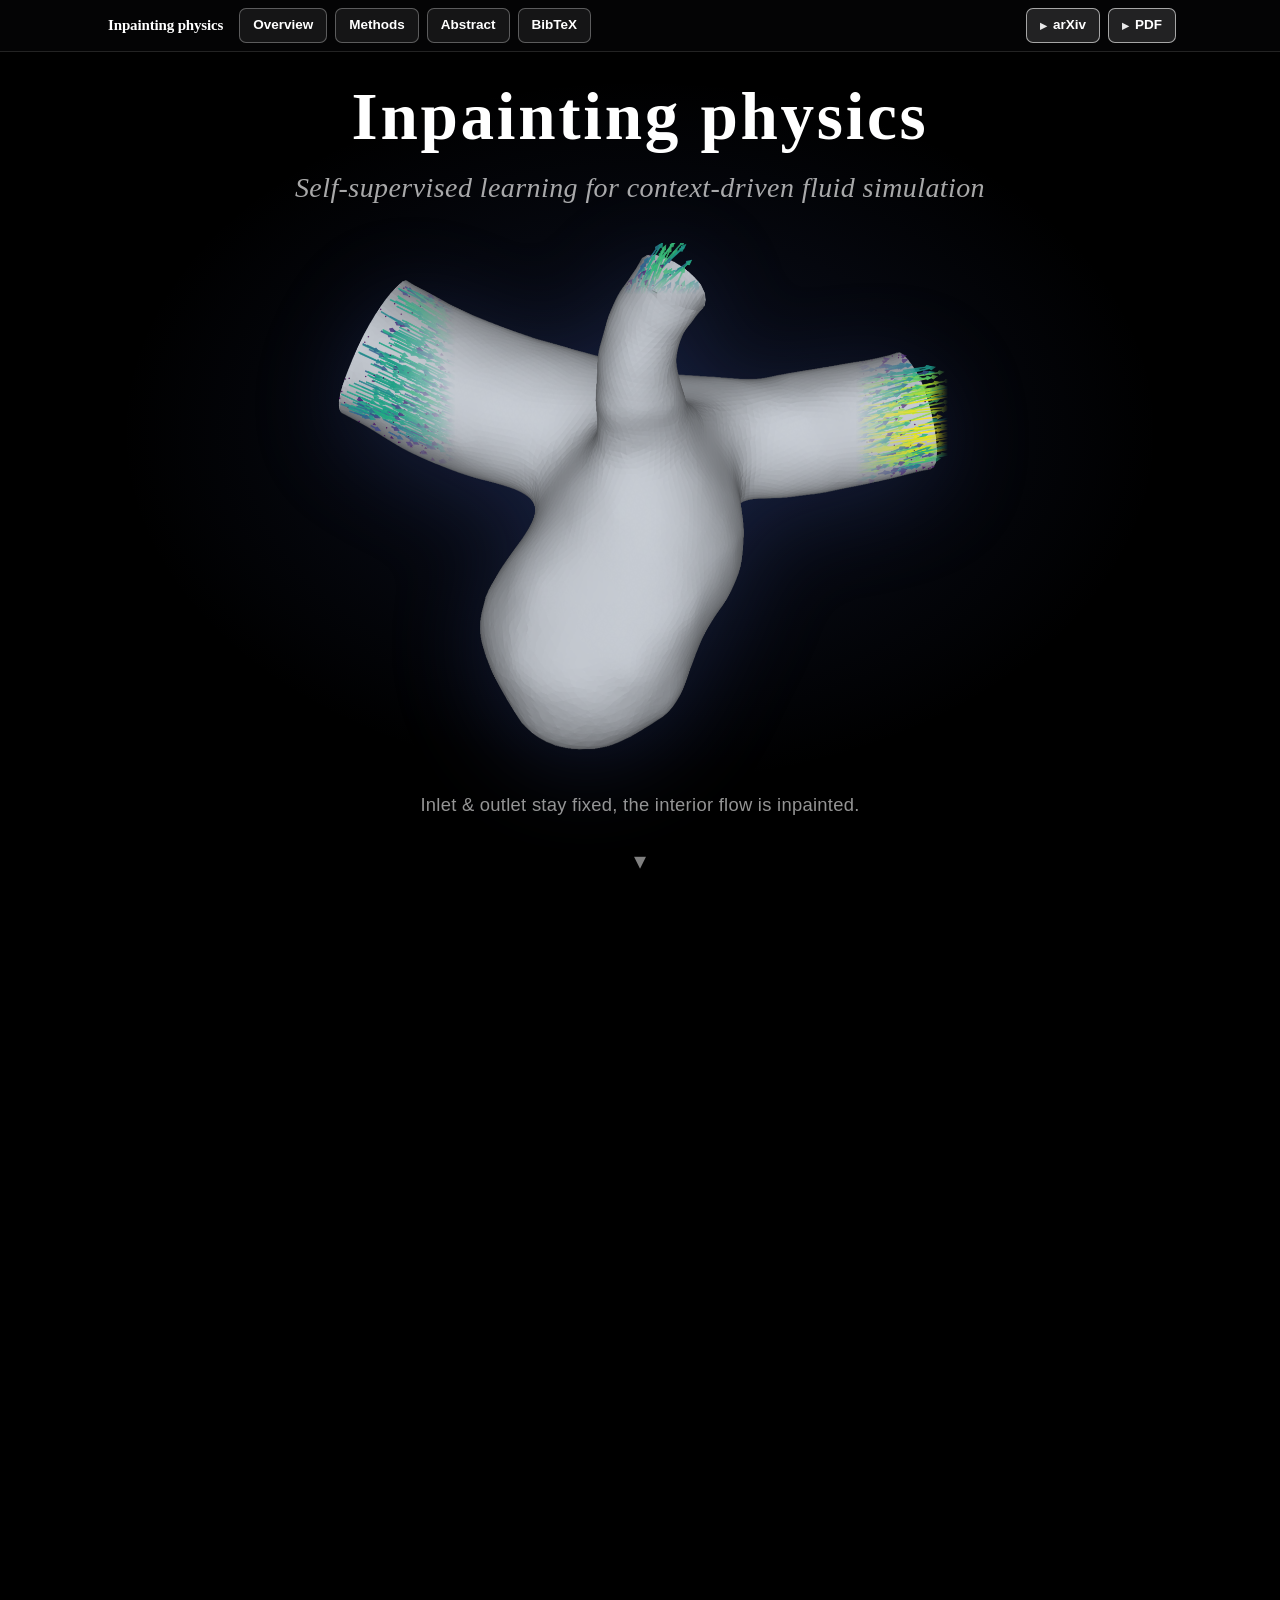
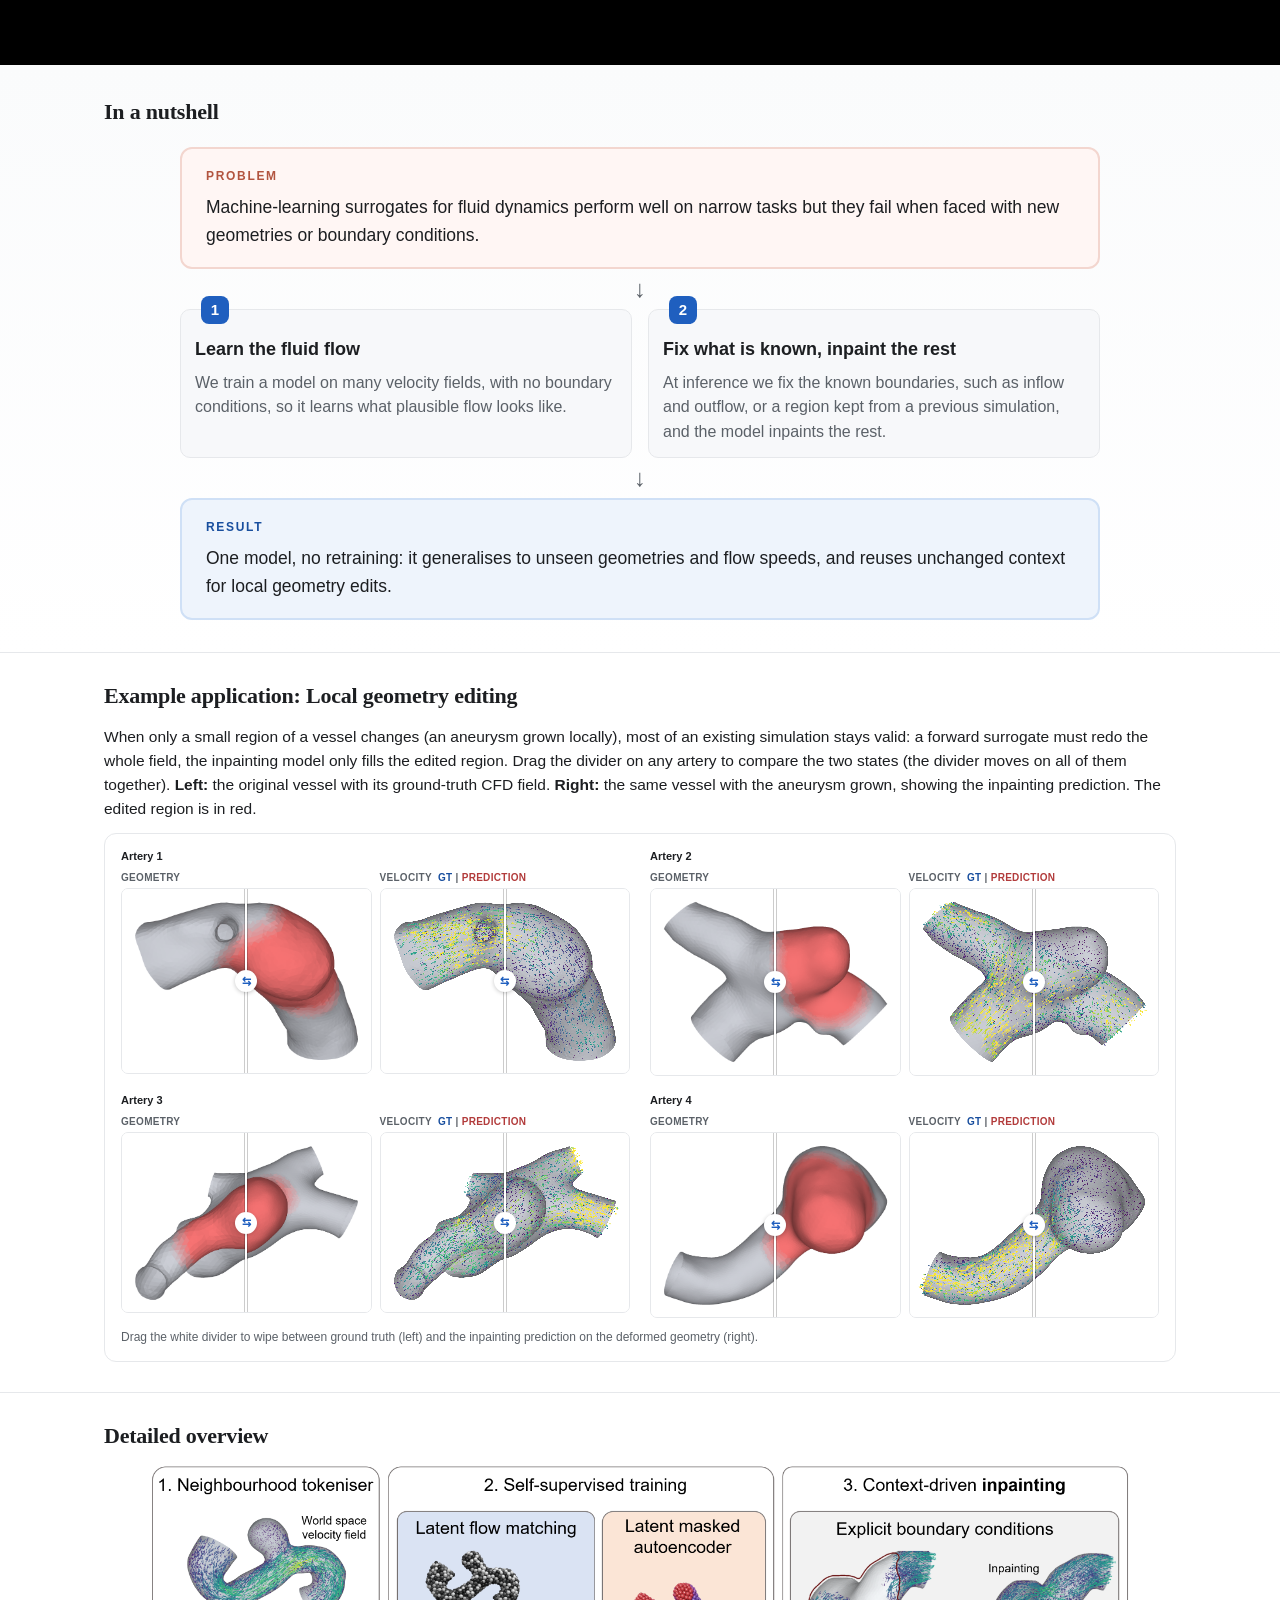
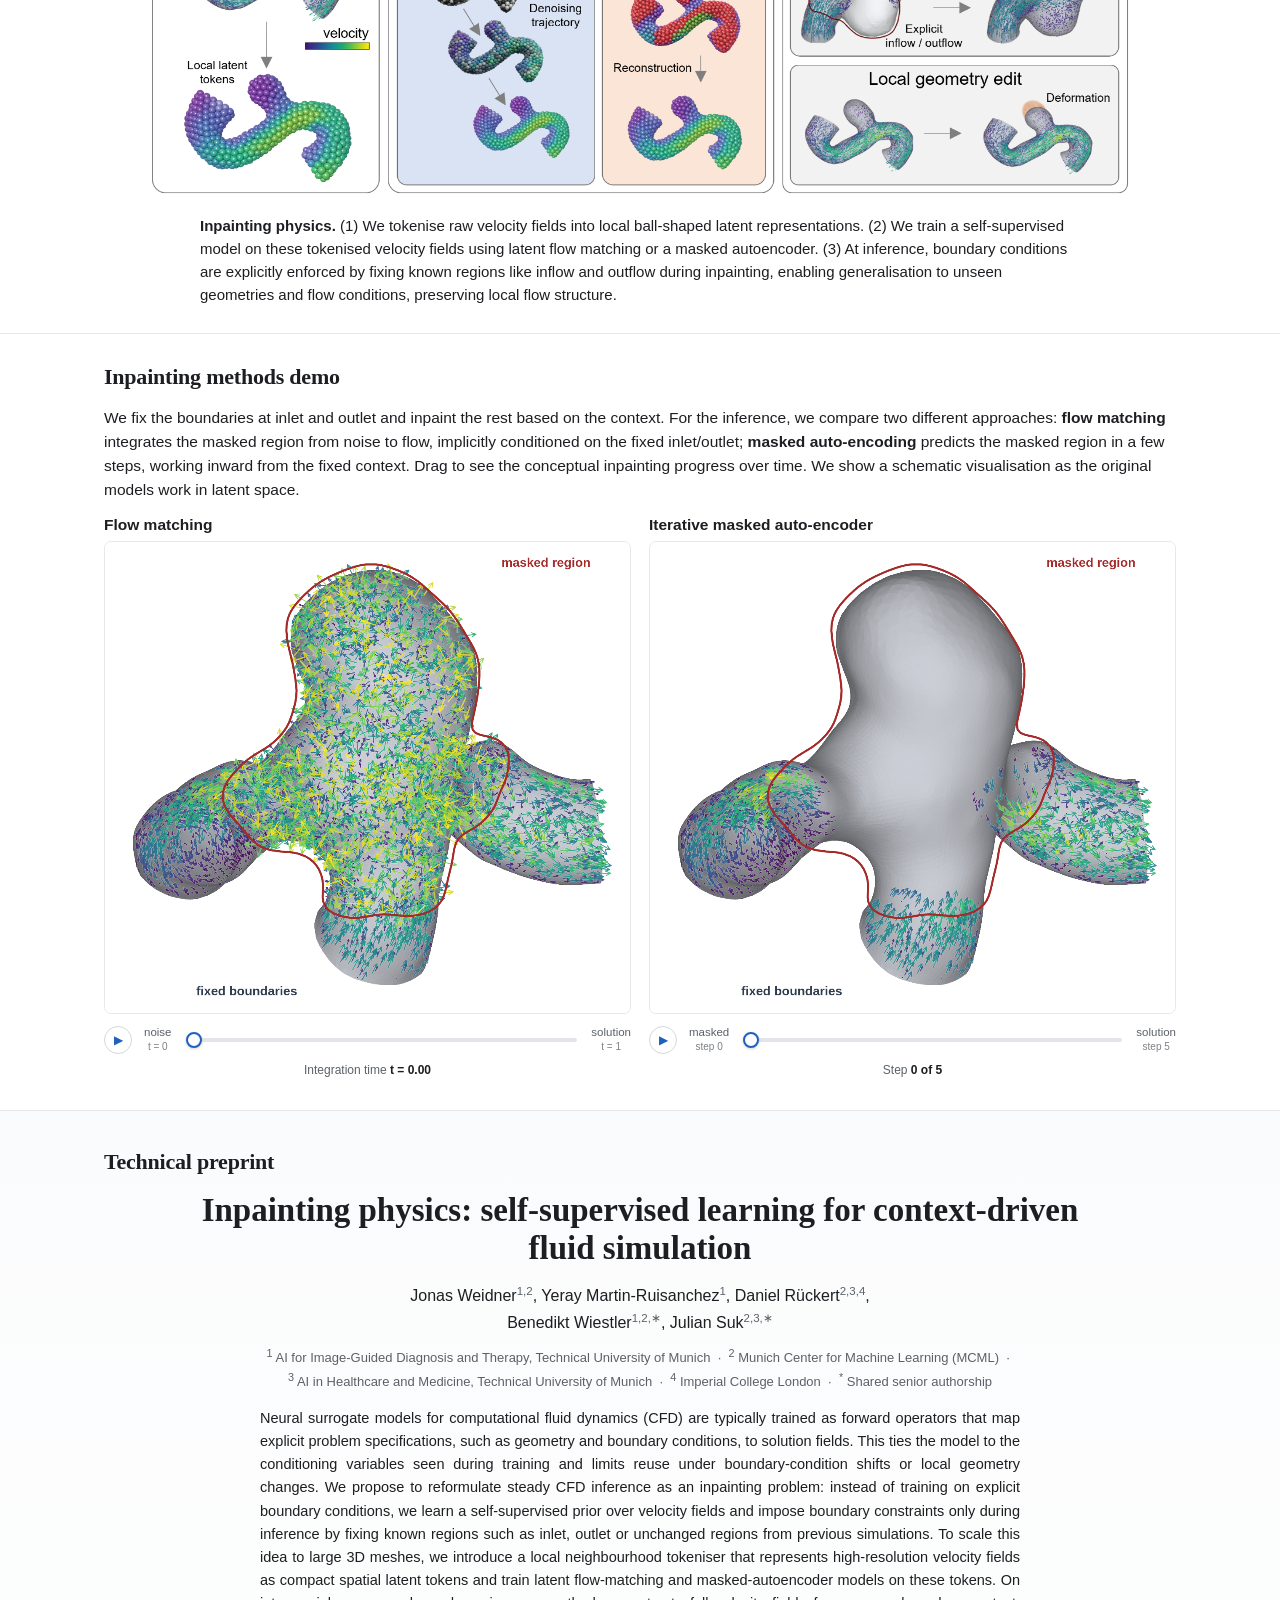
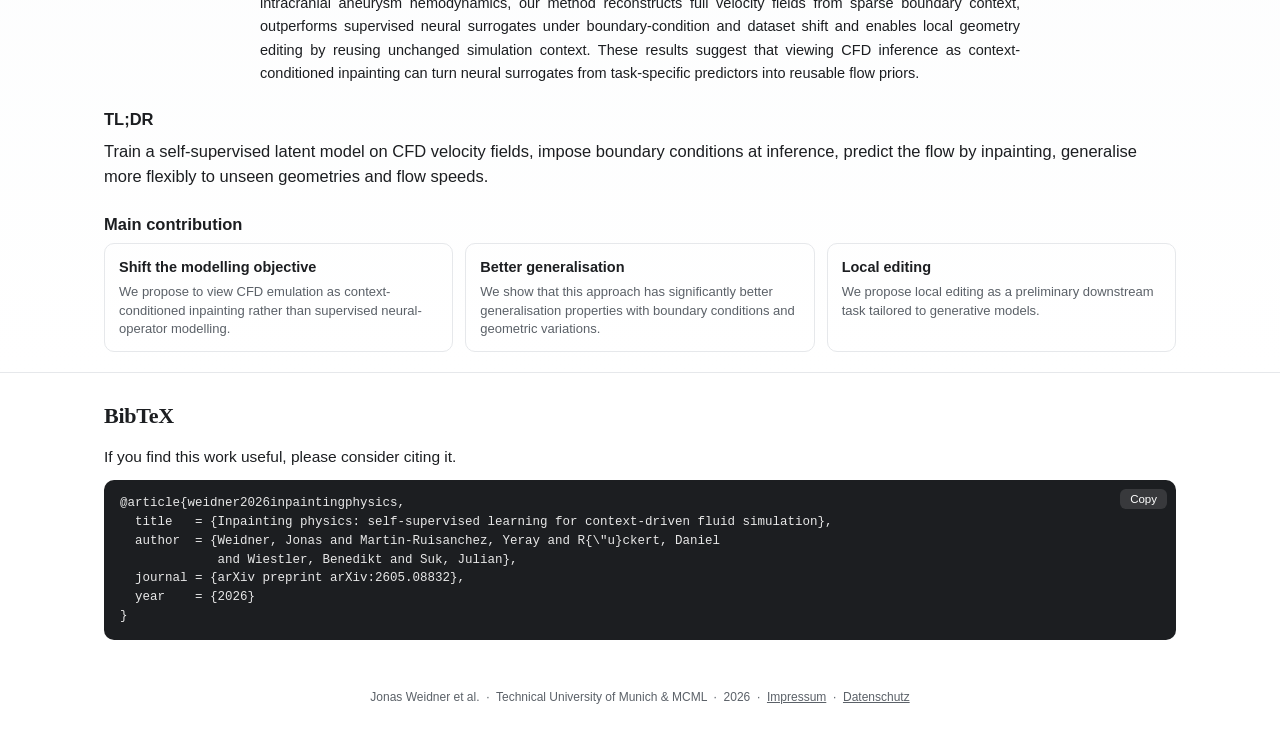
==== commit 2597bf35: "Enhance description of inpainting methods demo with additional context on schematic visualization" ====
--- a/index.html
+++ b/index.html
@@ -138,7 +138,7 @@
   <div class="wrap">
     <h2>Inpainting methods demo</h2>
     <p class="sub">
-      We fix the boundaries at inlet and outlet and inpaint the rest based on the context. For the inference, we compare two different approaches: <b>flow matching</b> integrates the masked region from noise to flow, implicitly conditioned on the fixed inlet/outlet; <b>masked auto-encoding</b> predicts the masked region in a few steps, working inward from the fixed context. Drag to see the conceptual inpainting progress over time.
+      We fix the boundaries at inlet and outlet and inpaint the rest based on the context. For the inference, we compare two different approaches: <b>flow matching</b> integrates the masked region from noise to flow, implicitly conditioned on the fixed inlet/outlet; <b>masked auto-encoding</b> predicts the masked region in a few steps, working inward from the fixed context. Drag to see the conceptual inpainting progress over time. We show a schematic visualisation as the original models work in latent space.
     </p>
     <div class="interactive bare">
       <div class="fm-pair">
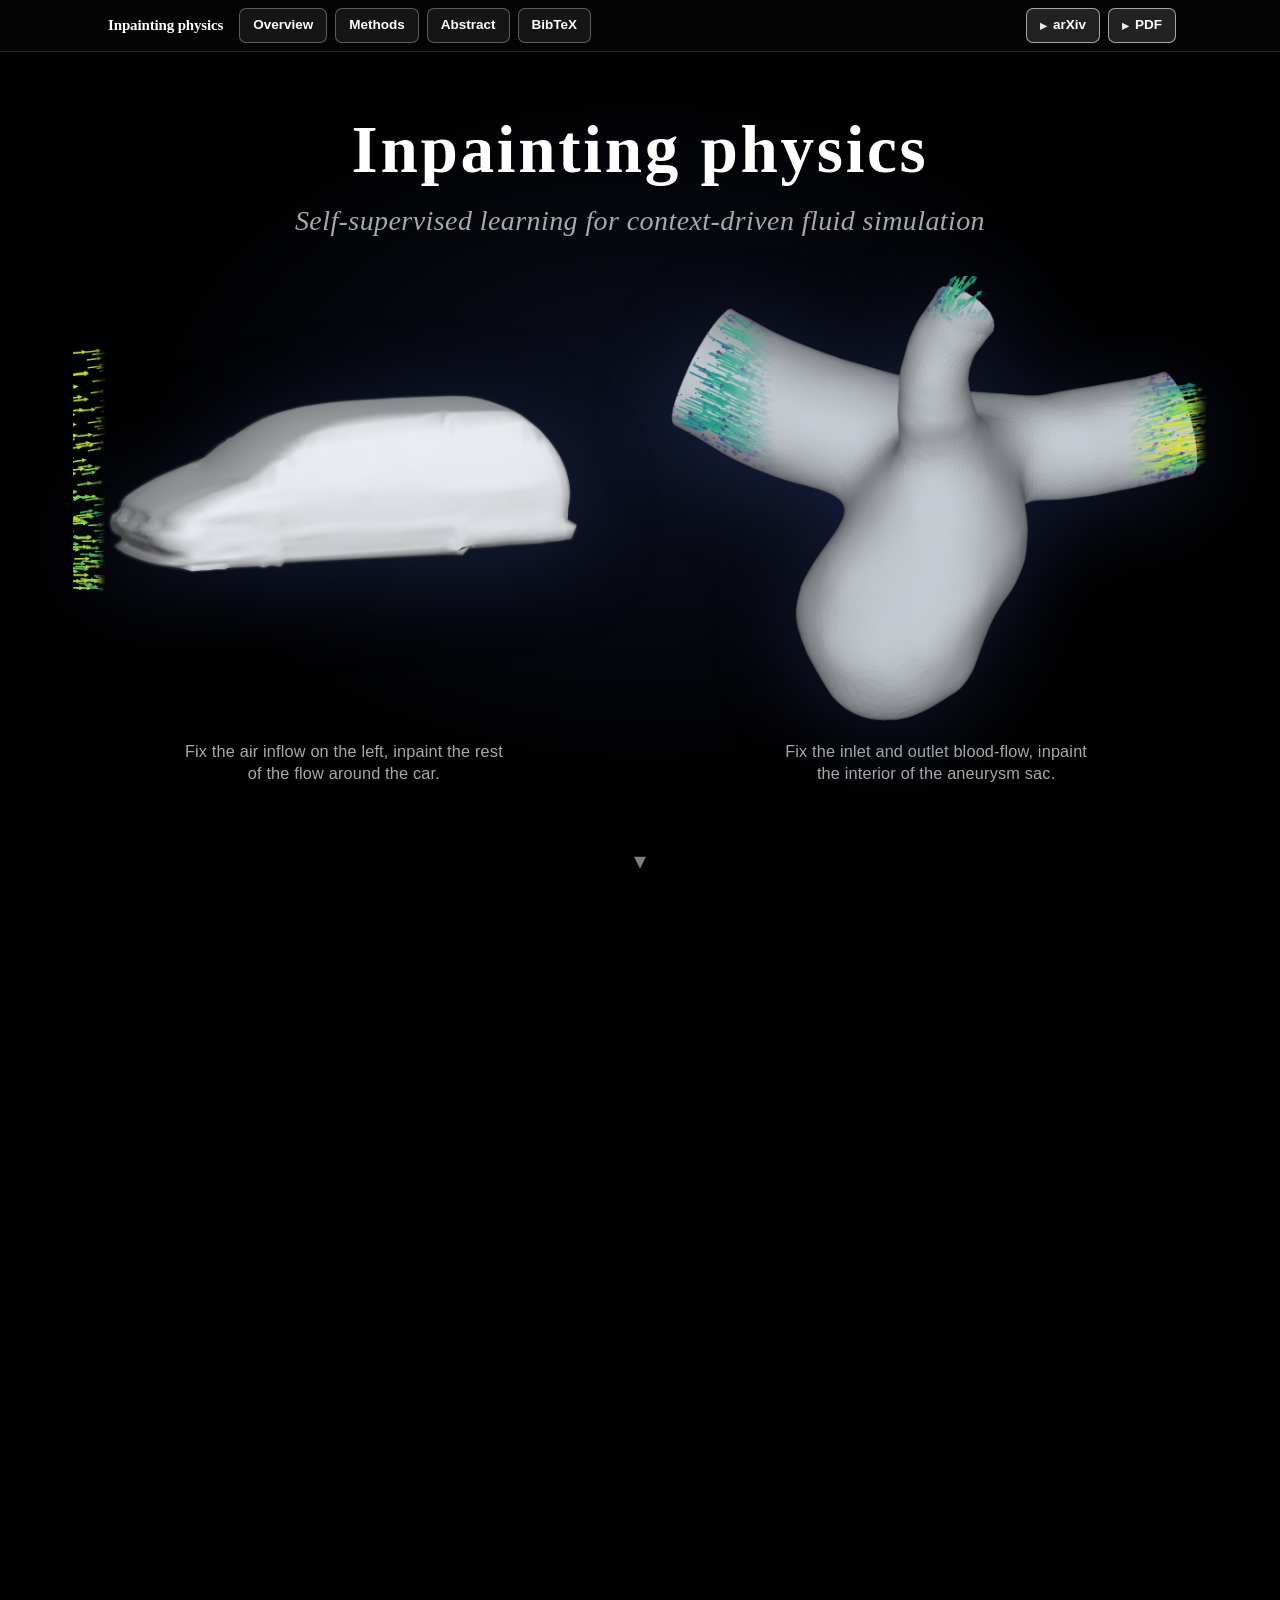
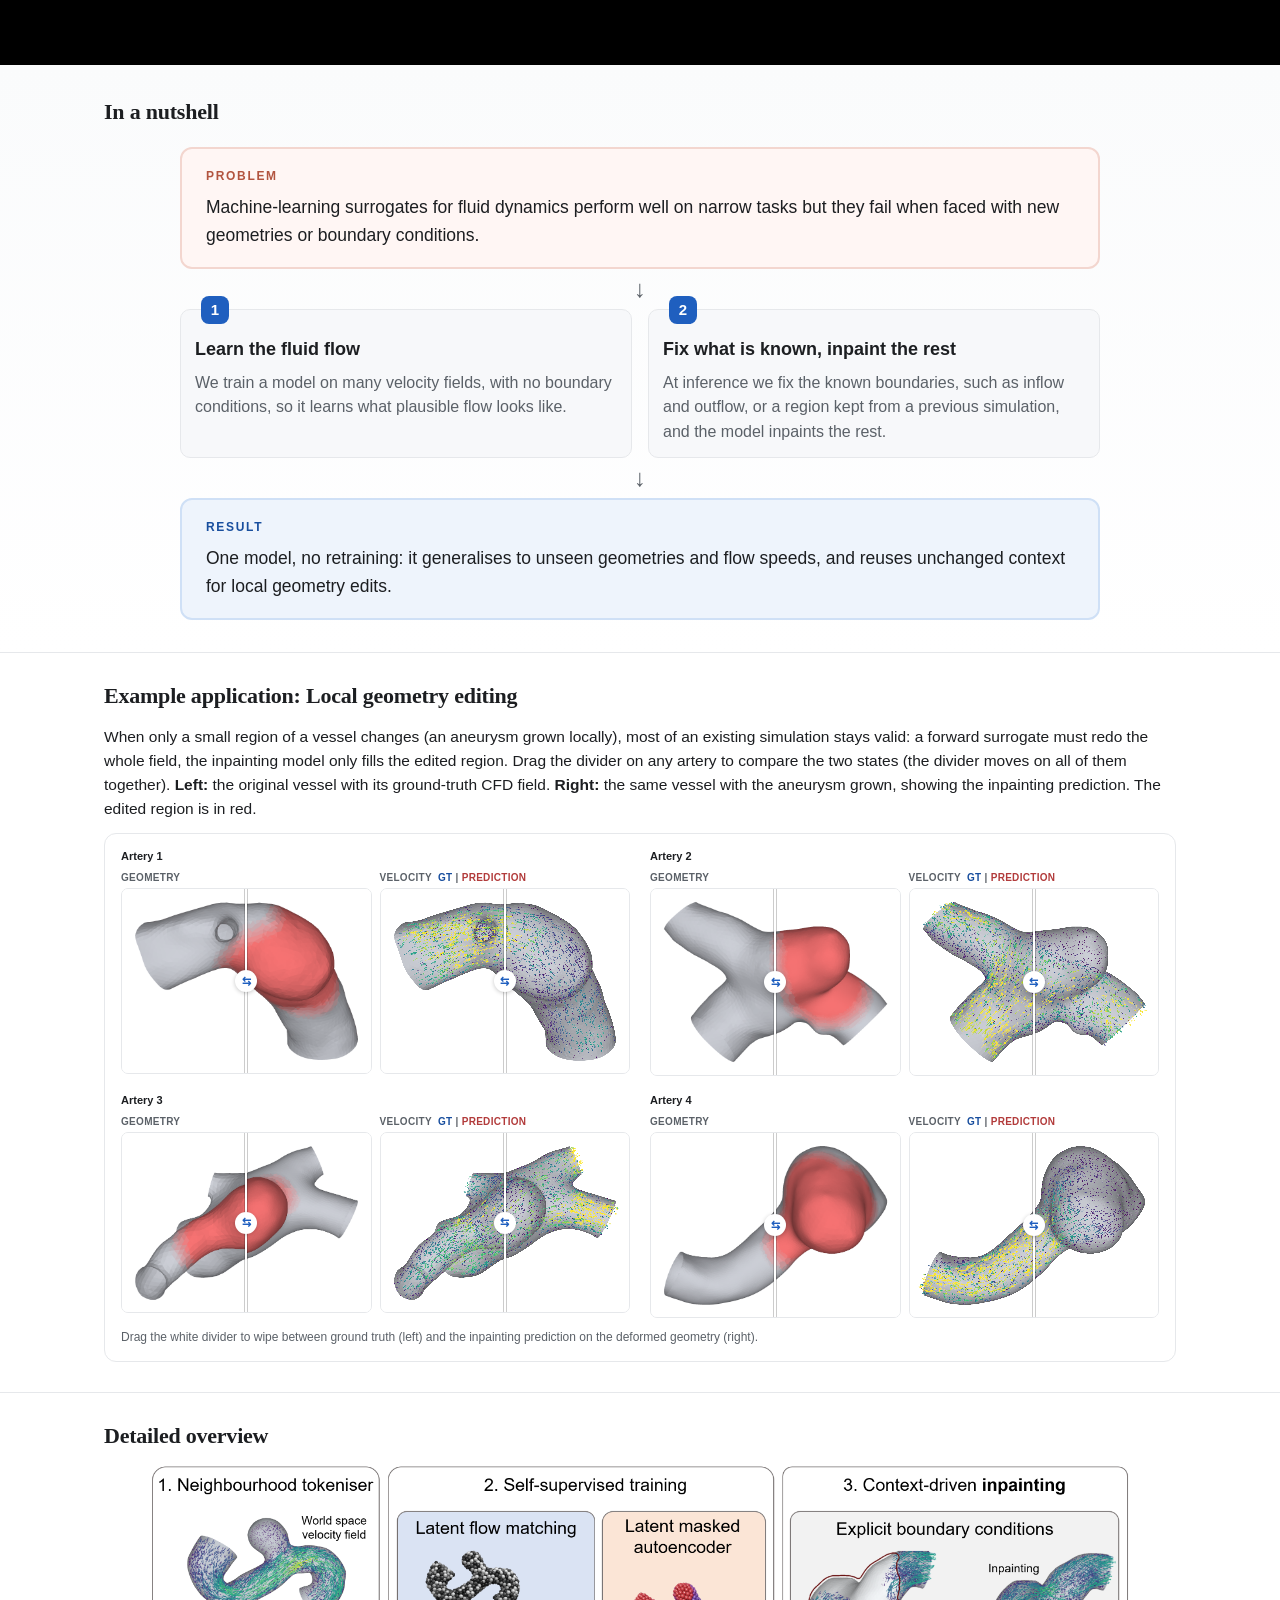
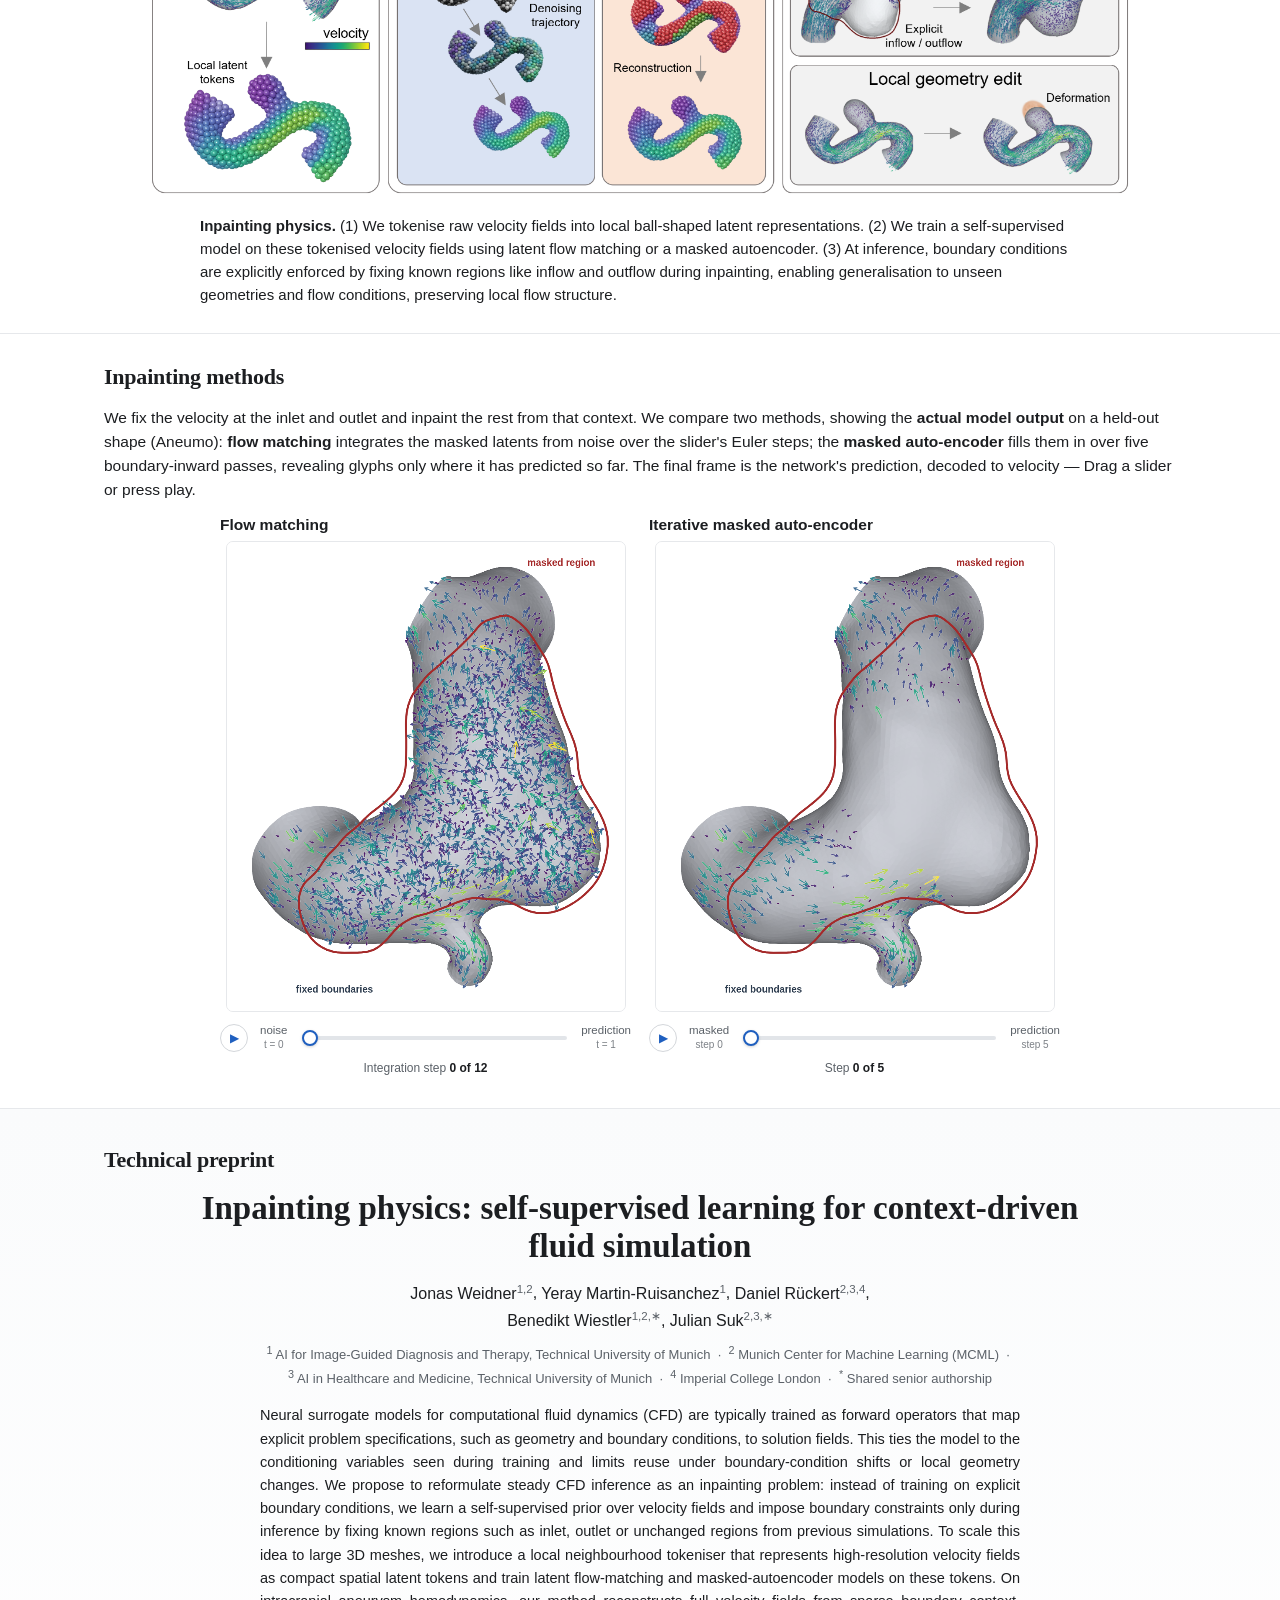
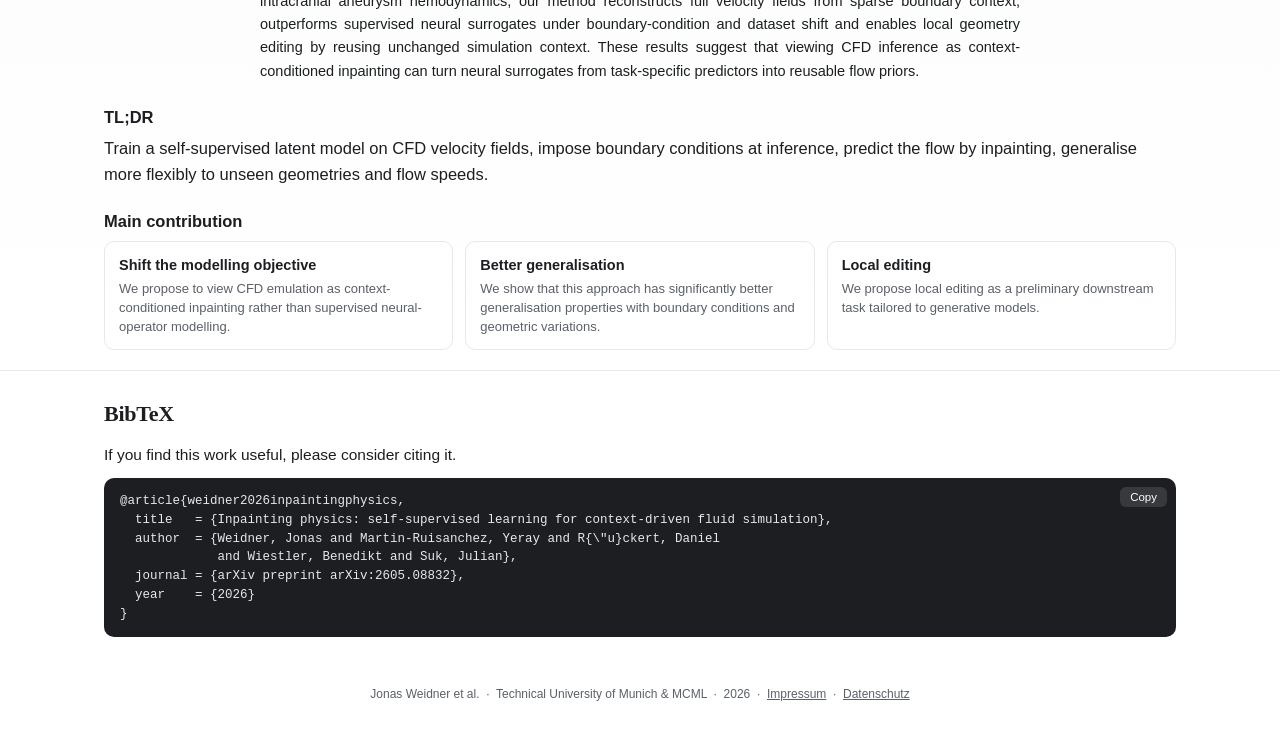
==== commit d9832e3b: "Update splash, inpainting-methods figure, and hero car art Splash hero is now two captioned cards (S" ====
--- a/index.html
+++ b/index.html
@@ -27,12 +27,30 @@
       <div class="splash-wordmark">Inpainting&nbsp;physics</div>
       <p class="splash-sub">Self&#8209;supervised learning for context&#8209;driven fluid simulation</p>
     </div>
-    <div class="splash-art" aria-hidden="true">
-      <img class="splash-geo"     src="static/images/hero/geometry.png" alt="" decoding="async" fetchpriority="high" />
-      <img class="splash-flow"    src="static/images/hero/flow.png"     alt="" decoding="async" />   <!-- interior: faded in on scroll -->
-      <img class="splash-flow-bc" src="static/images/hero/flow.png"     alt="" decoding="async" />   <!-- inflow + outflow: always shown -->
-    </div>
-    <p class="splash-caption">Inlet&nbsp;&amp;&nbsp;outlet stay fixed, the interior flow is inpainted.</p>
+    <div class="splash-pair">
+      <!-- left card: a ShapeNet car whose flow field is inpainted from the
+           inflow front (predicted by the trained latent-MAE; car 0733,
+           keep_frac=0.05 means almost everything is inpainted). -->
+      <div class="splash-card">
+        <div class="splash-art splash-art--car" aria-hidden="true">
+          <img class="splash-geo"     src="static/images/hero/car/geometry.png" alt="" decoding="async" fetchpriority="high" />
+          <img class="splash-flow"    src="static/images/hero/car/flow.png"     alt="" decoding="async" />   <!-- predicted flow: wipes in left-to-right on scroll -->
+          <img class="splash-flow-bc" src="static/images/hero/car/flow.png"     alt="" decoding="async" />   <!-- leftmost 5% (inflow strip): always visible -->
+        </div>
+        <p class="splash-card-caption">Fix&nbsp;the&nbsp;air&nbsp;inflow on the left, inpaint the rest of the flow around the car.</p>
+      </div>
+      <!-- right card: an intracranial aneurysm whose interior flow is inpainted
+           from the inlet/outlet boundary conditions (ground truth here, the model
+           prediction is shown in the interactive figures below). -->
+      <div class="splash-card">
+        <div class="splash-art" aria-hidden="true">
+          <img class="splash-geo"     src="static/images/hero/geometry.png" alt="" decoding="async" />
+          <img class="splash-flow"    src="static/images/hero/flow.png"     alt="" decoding="async" />   <!-- interior: faded in on scroll -->
+          <img class="splash-flow-bc" src="static/images/hero/flow.png"     alt="" decoding="async" />   <!-- inflow + outflow: always shown -->
+        </div>
+        <p class="splash-card-caption">Fix&nbsp;the&nbsp;inlet&nbsp;and&nbsp;outlet blood-flow, inpaint the interior of the aneurysm sac.</p>
+      </div>
+    </div>
     <a class="splash-scroll" href="#nutshell" aria-label="Scroll to the paper">&#x25BE;</a>
   </div>
 </section>
@@ -132,13 +150,14 @@
 </section>
 
 <!-- ====================================================================== -->
-<!-- 5 · INTERACTIVE                                                         -->
-<!-- ====================================================================== -->
+<!-- 5 · INTERACTIVE — conceptual demo (commented out; markup kept for restore) -->
+<!-- ====================================================================== -->
+<!--
 <section id="interactive">
   <div class="wrap">
     <h2>Inpainting methods demo</h2>
     <p class="sub">
-      We fix the boundaries at inlet and outlet and inpaint the rest based on the context. For the inference, we compare two different approaches: <b>flow matching</b> integrates the masked region from noise to flow, implicitly conditioned on the fixed inlet/outlet; <b>masked auto-encoding</b> predicts the masked region in a few steps, working inward from the fixed context. Drag to see the conceptual inpainting progress over time. We show a schematic visualisation as the original models work in latent space.
+      We fix the boundaries at inlet and outlet and inpaint the rest based on the context. For the inference, we compare two different approaches: <b>flow matching</b> integrates the masked region from noise to flow, implicitly conditioned on the fixed inlet/outlet; <b>masked auto-encoding</b> predicts the masked region in a few steps, working inward from the fixed context. Drag to see the conceptual inpainting progress over time.
     </p>
     <div class="interactive bare">
       <div class="fm-pair">
@@ -170,6 +189,51 @@
             <span class="ends">solution<br><span style="font-size:10px;opacity:.8">step&nbsp;5</span></span>
           </div>
           <div class="morph-readout" id="mae-readout">Step <b>0 of 5</b></div>
+        </div>
+      </div>
+    </div>
+
+  </div>
+</section>
+-->
+
+<!-- ====================================================================== -->
+<!-- 5 · INPAINTING METHODS  (real model predictions on a held-out shape)    -->
+<!-- ====================================================================== -->
+<section id="interactive-real">
+  <div class="wrap">
+    <h2>Inpainting methods</h2>
+    <p class="sub">
+      We fix the velocity at the inlet and outlet and inpaint the rest from that context. We compare two methods, showing the <b>actual model output</b> on a held-out shape (Aneumo): <b>flow matching</b> integrates the masked latents from noise over the slider's Euler steps; the <b>masked auto-encoder</b> fills them in over five boundary-inward passes, revealing glyphs only where it has predicted so far. The final frame is the network's prediction, decoded to velocity &mdash; Drag a slider or press play.
+    </p>
+    <div class="interactive bare">
+      <div class="fm-pair">
+        <div class="fm-col">
+          <h3>Flow matching</h3>
+          <div class="fm-stage">
+            <canvas id="fmr-canvas-512" aria-label="flow-matching model prediction on a real aneurysm CFD field: the masked region is integrated from noise to the predicted flow over Euler steps; inlet, outlet and the surrounding field stay fixed as context"></canvas>
+          </div>
+          <div class="slider-row">
+            <button class="playbtn" id="fmr-play-512" aria-label="play / pause">&#9654;</button>
+            <span class="ends">noise<br><span style="font-size:10px;opacity:.8">t&nbsp;=&nbsp;0</span></span>
+            <input type="range" class="morph" id="fmr-slider-512" min="0" max="1" step="0.001" value="0" aria-label="flow-matching integration time" />
+            <span class="ends">prediction<br><span style="font-size:10px;opacity:.8">t&nbsp;=&nbsp;1</span></span>
+          </div>
+          <div class="morph-readout" id="fmr-readout-512">Integration step <b>0</b></div>
+        </div>
+
+        <div class="fm-col">
+          <h3>Iterative masked auto-encoder</h3>
+          <div class="fm-stage">
+            <canvas id="maer-canvas-512" aria-label="iterative masked-autoencoder model prediction on a real aneurysm CFD field: the masked region is filled from the boundary inward over five prediction passes; inlet, outlet and the surrounding field stay fixed as context"></canvas>
+          </div>
+          <div class="slider-row">
+            <button class="playbtn" id="maer-play-512" aria-label="play / pause">&#9654;</button>
+            <span class="ends">masked<br><span style="font-size:10px;opacity:.8">step&nbsp;0</span></span>
+            <input type="range" class="morph" id="maer-slider-512" min="0" max="5" step="1" value="0" aria-label="iterative MAE prediction step" />
+            <span class="ends">prediction<br><span style="font-size:10px;opacity:.8">step&nbsp;5</span></span>
+          </div>
+          <div class="morph-readout" id="maer-readout-512">Step <b>0 of 5</b></div>
         </div>
       </div>
     </div>
@@ -619,6 +683,7 @@
 <!-- MathJax 3.2.2, vendored locally (static/mathjax/): no third-party CDN request -->
 <script async src="static/mathjax/tex-mml-chtml.js"></script>
 <script src="static/data/fm_inpaint.js"></script>
+<script src="static/data/fm_inpaint_real_512.js"></script>
 <script src="static/data/fm_deform.js"></script>
 <script src="static/js/main.js"></script>
 </body>
--- a/static/css/style.css
+++ b/static/css/style.css
@@ -327,20 +327,32 @@
 .morph-readout { text-align: center; font-size: 12px; color: var(--muted); margin-top: 7px; }
 .morph-readout b { color: var(--fg); }
 
+/* Per-shape heading above each stacked real-prediction panel pair. */
+.fmr-shape-title {
+  text-align: center; margin: 34px auto 6px; max-width: 840px;
+  font-size: 0.98rem; font-weight: 600; color: var(--fg);
+  opacity: 0.85; border-top: 1px solid var(--border, #e3e6ea); padding-top: 22px;
+}
+.fmr-shape-title:first-of-type { border-top: none; padding-top: 0; margin-top: 8px; }
+
 /* "Inpainting methods": the FM / MAE real-CFD glyph canvases side by side
    (stacking on narrow screens). The h3 + caption above each canvas get a fixed
    height so both canvases - and the controls below them - line up vertically. */
-.fm-pair { display: flex; flex-wrap: wrap; gap: 14px 18px; align-items: flex-start; margin: 4px 0; }
-.fm-pair .fm-col { flex: 1 1 360px; min-width: 0; margin: 0; display: flex; flex-direction: column; }
-.fm-pair .fm-col > h3  { min-height: 1.3em; margin-bottom: 4px; }
-.fm-pair .fm-col > .sub { min-height: 3.6em; }                  /* ~2 caption lines + the 10px bottom margin */
+.fm-pair {
+  display: grid; grid-template-columns: 1fr 1fr; gap: 14px 18px;
+  justify-items: center; align-items: start; margin: 4px auto; max-width: 840px;
+}
+.fm-col { min-width: 0; width: 100%; margin: 0; display: flex; flex-direction: column; }
+.fm-col > h3  { min-height: 1.3em; margin-bottom: 4px; }
+.fm-col > .sub { min-height: 3.6em; }                  /* ~2 caption lines + the 10px bottom margin */
 .fm-stage { display: flex; justify-content: center; margin-top: 0; }
-#fm-canvas, #mae-canvas {
-  width: 100%; height: auto; display: block;
+#fm-canvas, #mae-canvas, [id^="fmr-canvas"], [id^="maer-canvas"] {
+  width: 100%; max-width: 400px; height: auto; display: block; margin: 0 auto;
   border: 1px solid var(--rule); border-radius: 7px; background: #fff;
 }
-@media (max-width: 720px) {                                     /* stacked: drop the reserved heights */
-  .fm-pair .fm-col > h3, .fm-pair .fm-col > .sub { min-height: 0; }
+@media (max-width: 720px) {                                     /* stacked: one column, drop reserved heights */
+  .fm-pair { grid-template-columns: 1fr; }
+  .fm-col > h3, .fm-col > .sub { min-height: 0; }
 }
 
 /* "Local geometry editing": one .dfm-artery per pair (2-up grid). The geometry
@@ -528,6 +540,62 @@
      Bigger = more fade; 0 = hard edge. Keep it below the 5% inner-stop in --bc-right. */
   --rfade: 3%;
 }
+/* the splash carries two cards side by side: the aneurysm + a ShapeNet car
+   (whose front-inflow flow is also inpainted). Both fade their interior flow
+   in on scroll in parallel (main.js drives all .splash-flow nodes together). */
+.splash-pair {
+  position: relative; z-index: 1;
+  display: flex; flex-wrap: wrap; align-items: stretch; justify-content: center;
+  gap: clamp(16px, 4vw, 56px);
+  width: 100%;
+}
+/* each card = the art (image stack) above a short caption that describes the
+   boundary-conditions / inpainted region for that specific geometry.
+   align-items: stretch on .splash-pair + justify-content: space-between here
+   keeps both cards the same total height (the art tops align, the captions
+   are pinned to the bottom of the tallest card). */
+.splash-card {
+  display: flex; flex-direction: column; align-items: center;
+  justify-content: space-between;
+  gap: 14px;
+  width: min(46vw, 560px, calc(50vh * 1200 / 998));
+}
+.splash-pair .splash-art {
+  width: 100%;   /* the card owns the width now; art fills it */
+}
+.splash-card-caption {
+  margin: 0;
+  text-align: center;
+  max-width: 36ch;
+  color: rgba(255,255,255,.66);
+  font-size: clamp(.86rem, 1.4vw, 1.02rem);
+  line-height: 1.4;
+  letter-spacing: .01em;
+}
+.splash-art--car {
+  --rfade: 0%;   /* the car's flow has no matched edge bands; no right-edge fade needed */
+}
+/* Car flow: instead of a global opacity fade, *wipe in* left-to-right driven by
+   --reveal (0..1, set by main.js from the same scroll progress as the opacity
+   fade). The leftmost 5% (the inflow strip) stays visible at all times via the
+   .splash-flow-bc sibling below. */
+.splash-art--car .splash-flow {
+  opacity: 1 !important;
+  /* leading edge of the wipe sits at `reveal * 95% + 5%` (so it starts past
+     the always-on inflow band); 4%-wide soft band before fully transparent. */
+  --rx: calc(var(--reveal, 0) * 95% + 5%);
+  -webkit-mask-image: linear-gradient(to right, #fff 0, #fff calc(var(--rx) - 4%), transparent var(--rx));
+          mask-image: linear-gradient(to right, #fff 0, #fff calc(var(--rx) - 4%), transparent var(--rx));
+}
+/* Always-on leftmost 5% (inflow strip) of the car flow. Same PNG, different mask. */
+.splash-art--car .splash-flow-bc {
+  -webkit-mask-image: linear-gradient(to right, #fff 0 4%, transparent 6%);
+          mask-image: linear-gradient(to right, #fff 0 4%, transparent 6%);
+}
+@media (max-width: 760px) {                                    /* narrow screens: stack vertically */
+  .splash-pair { flex-direction: column; gap: 28px; }
+  .splash-card { width: min(94vw, 560px, calc(40vh * 1200 / 998)); }
+}
 .splash-geo, .splash-flow, .splash-flow-bc {
   position: absolute; inset: 0;
   width: 100%; height: 100%;
